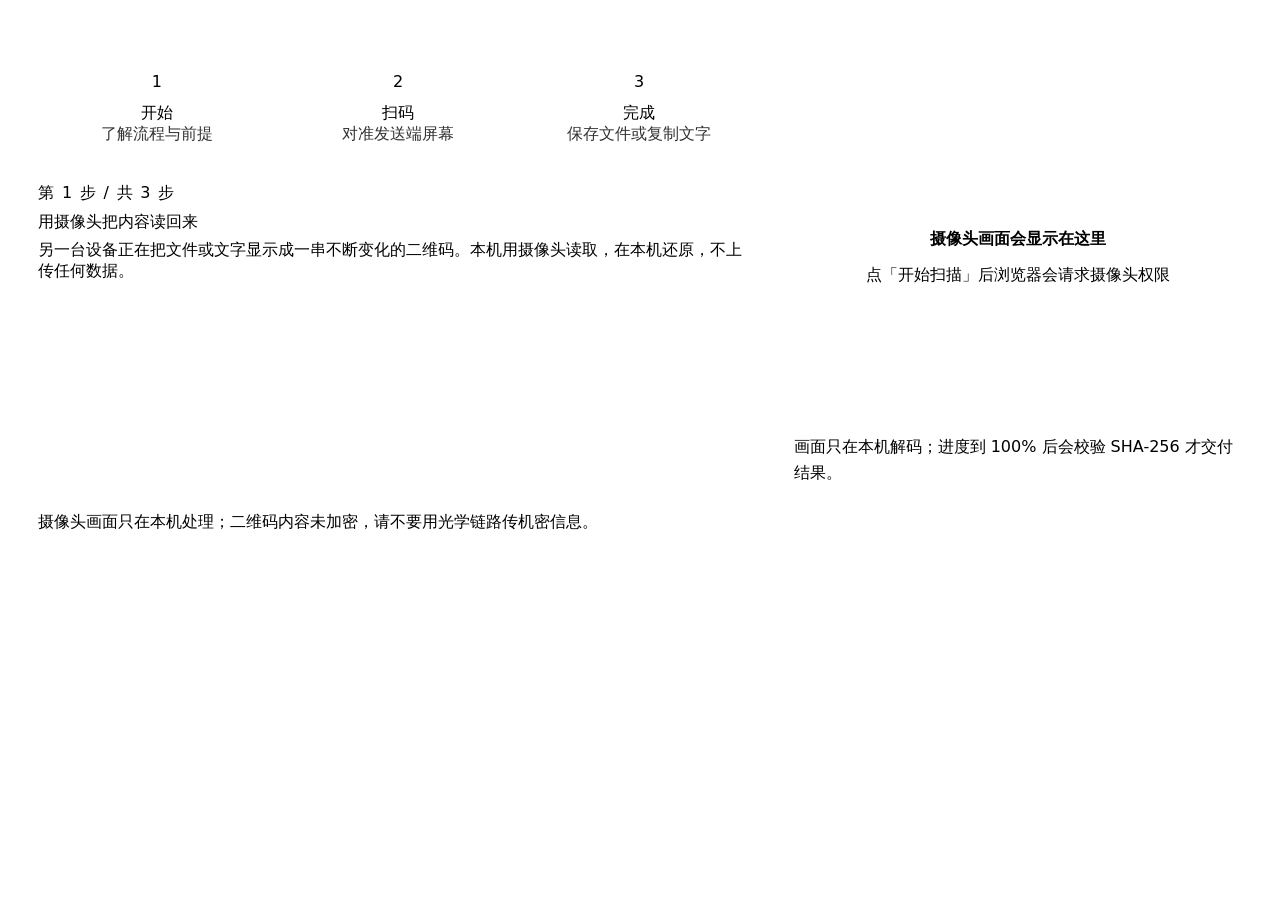
==== receive.html @ 8047206c "fix: 按反馈修正六处交互与布局 针对第二轮反馈逐条修正：  1. 返回按钮：发送页 / 接收页左上角的返回按钮接上事件，回到 index.html    （离开页面即释放摄像头） 2. 接收页二维" ====
<!doctype html>
<html lang="zh-CN" class="mdui-theme-auto">
  <head>
    <meta charset="utf-8" />
    <meta name="viewport" content="width=device-width, initial-scale=1, viewport-fit=cover" />
    <title>接收 · 光学传输</title>
    <meta name="description" content="用摄像头读取另一台设备屏幕上的二维码，在本机还原出文件或文字。全程不联网，结果只保存在本机。" />
    <meta name="color-scheme" content="light dark" />
    <meta name="theme-color" media="(prefers-color-scheme: light)" content="#01796F" />
    <meta name="theme-color" media="(prefers-color-scheme: dark)" content="#0d1513" />
    <meta name="apple-mobile-web-app-capable" content="yes" />
    <link rel="manifest" href="./manifest.webmanifest" />
    <link rel="icon" href="./icons/favicon.svg" type="image/svg+xml" />
    <link rel="apple-touch-icon" href="./icons/apple-touch-icon.png" />
    <link rel="stylesheet" href="./vendor/mdui/mdui.css" />
    <link rel="stylesheet" href="./css/app.css" />
    <script src="./vendor/mdui/mdui.global.js"></script>
    <script src="./js/theme.js"></script>
  </head>
  <body class="oft-page oft-receive" data-flow-step="1">
    <mdui-top-app-bar class="app-bar">
      <mdui-button-icon id="back-home" icon="arrow_back" aria-label="返回首页"></mdui-button-icon>
      <mdui-top-app-bar-title>接收</mdui-top-app-bar-title>
      <div class="oft-spacer"></div>
      <mdui-tooltip content="切换外观（跟随系统 / 浅色 / 深色）">
        <mdui-button-icon id="theme-toggle" icon="brightness_auto" aria-label="切换外观"></mdui-button-icon>
      </mdui-tooltip>
    </mdui-top-app-bar>

    <main class="page-main">
      <div class="flow-grid">
        <div class="flow-col">
          <ol class="stepper" id="stepper" aria-label="接收步骤">
            <li data-step="1" data-state="active">
              <span class="step-dot"><b>1</b><mdui-icon name="check" aria-hidden="true"></mdui-icon></span>
              <span class="step-text"><strong>开始</strong><small>了解流程与前提</small></span>
            </li>
            <li data-step="2" data-state="todo">
              <span class="step-dot"><b>2</b><mdui-icon name="check" aria-hidden="true"></mdui-icon></span>
              <span class="step-text"><strong>扫码</strong><small>对准发送端屏幕</small></span>
            </li>
            <li data-step="3" data-state="todo">
              <span class="step-dot"><b>3</b><mdui-icon name="check" aria-hidden="true"></mdui-icon></span>
              <span class="step-text"><strong>完成</strong><small>保存文件或复制文字</small></span>
            </li>
          </ol>

          <!-- 第 1 步：说明 + 开始 -->
          <section class="step-panel is-active" data-step="1" aria-labelledby="recv-step1-title">
            <header class="step-head">
              <p class="oft-overline">第 1 步 / 共 3 步</p>
              <h1 id="recv-step1-title">用摄像头把内容读回来</h1>
              <p>另一台设备正在把文件或文字显示成一串不断变化的二维码。本机用摄像头读取，在本机还原，不上传任何数据。</p>
            </header>

            <mdui-card variant="filled" class="step-card">
              <ul class="check-list">
                <li>
                  <mdui-icon name="photo_camera" aria-hidden="true"></mdui-icon>
                  <span>需要摄像头权限：浏览器只在 <b>https://</b> 或 <b>http://localhost</b> 下授权，局域网 http 地址会被拒绝。</span>
                </li>
                <li>
                  <mdui-icon name="brightness_high" aria-hidden="true"></mdui-icon>
                  <span>把发送端屏幕亮度调到最高，手机固定住，让二维码尽量占满取景框。</span>
                </li>
                <li>
                  <mdui-icon name="verified" aria-hidden="true"></mdui-icon>
                  <span>接收完成后会自动做 SHA-256 校验，损坏的文件不会被保存。</span>
                </li>
                <li>
                  <mdui-icon name="sync_alt" aria-hidden="true"></mdui-icon>
                  <span>两端必须是同一代核心（当前 v0.5.3）；v0.3.0 / v0.4.x 与它不互通。</span>
                </li>
              </ul>
            </mdui-card>

            <div class="step-note manual-note" id="manual-note" hidden>
              <mdui-icon name="info" aria-hidden="true"></mdui-icon>
              <span>
                当前环境（<span class="oft-mono" id="manual-reason">file:// 或跨源</span>）不允许本页自动驱动核心，
                已切换为手动模式：请在右侧核心页面里点「启动摄像头」。
              </span>
            </div>

            <p class="oft-small oft-muted">摄像头画面只在本机处理；二维码内容未加密，请不要用光学链路传机密信息。</p>
          </section>

          <!-- 第 2 步：扫码 -->
          <section class="step-panel" data-step="2" aria-labelledby="recv-step2-title">
            <header class="step-head">
              <p class="oft-overline">第 2 步 / 共 3 步</p>
              <h1 id="recv-step2-title">对准发送端屏幕上的二维码</h1>
              <p id="scan-status">正在启动摄像头…</p>
            </header>

            <div class="step-note">
              <mdui-icon name="tips_and_updates" aria-hidden="true"></mdui-icon>
              <span>进度条纹丝不动时：把发送端的「每帧字节」降到 1000 左右、帧率降到 20–30，再试一次；距离 20–40 厘米通常最稳。</span>
            </div>
          </section>

          <!-- 第 3 步：完成 -->
          <section class="step-panel" data-step="3" aria-labelledby="recv-step3-title">
            <div class="success-hero" id="success-hero">
              <mdui-icon name="check_circle" id="result-icon" aria-hidden="true"></mdui-icon>
              <h1 id="recv-step3-title">接收成功</h1>
              <p id="result-detail">正在整理结果…</p>
            </div>

            <dl class="kv-list" id="result-meta" hidden>
              <div class="kv"><dt>内容</dt><dd id="result-name">—</dd></div>
              <div class="kv"><dt>大小</dt><dd id="result-size">—</dd></div>
              <div class="kv"><dt>校验</dt><dd id="result-checksum">—</dd></div>
            </dl>
          </section>
        </div>

        <aside class="stage-col">
          <div class="stage" id="stage" data-view="empty" data-scan="off">
            <div class="stage-frame">
              <iframe
                id="core-frame"
                class="core-frame"
                title="光学传输核心（接收端）"
                allow="camera; clipboard-write; fullscreen; screen-wake-lock"
                referrerpolicy="no-referrer"
              ></iframe>
            </div>
            <div class="stage-brackets" aria-hidden="true"><span></span><span></span><span></span><span></span></div>
            <div class="stage-scanline" aria-hidden="true"></div>
            <div class="stage-empty" id="stage-empty">
              <mdui-icon name="qr_code_scanner" aria-hidden="true"></mdui-icon>
              <strong id="stage-empty-title">摄像头画面会显示在这里</strong>
              <span class="oft-small" id="stage-empty-text">点「开始扫描」后浏览器会请求摄像头权限</span>
            </div>

            <div class="stage-status" id="stage-status" hidden>
              <mdui-icon name="sensors" aria-hidden="true" style="font-size: 1.05rem"></mdui-icon>
              <span class="status-text" id="stage-status-text">准备中…</span>
              <mdui-button-icon id="stage-fullscreen" icon="fullscreen" aria-label="全屏取景"></mdui-button-icon>
            </div>

            <div class="stage-progress" id="stage-progress" hidden>
              <div class="row">
                <span id="progress-label">0%</span>
                <span id="progress-eta">正在估算…</span>
              </div>
              <mdui-linear-progress id="progress-bar" value="0" max="100"></mdui-linear-progress>
            </div>
          </div>
          <p class="oft-small oft-muted" id="stage-caption">
            画面只在本机解码；进度到 100% 后会校验 SHA-256 才交付结果。
          </p>
        </aside>
      </div>
    </main>

    <!-- 三个步骤共用一条固定在页面底部的操作栏（MD3 BottomAppBar） -->
    <mdui-bottom-app-bar class="actions-bar">
      <div class="actions-inner">
        <mdui-button data-step="1" id="start-scan" variant="filled" icon="videocam">开始扫描</mdui-button>
        <mdui-button data-step="1" variant="text" icon="open_in_new" href="./core/receive.html" target="_blank" rel="noopener">独立打开核心接收端</mdui-button>

        <mdui-button data-step="2" id="retry-camera" variant="tonal" icon="refresh" hidden>重新启动摄像头</mdui-button>
        <mdui-button data-step="2" id="back-step-1" variant="text" icon="arrow_back">返回说明</mdui-button>

        <mdui-button data-step="3" id="save-file" variant="filled" icon="download" hidden>保存文件</mdui-button>
        <mdui-button data-step="3" id="copy-text" variant="tonal" icon="content_copy" hidden>复制文字</mdui-button>
        <mdui-button data-step="3" id="receive-again" variant="outlined" icon="restart_alt">再接收一个</mdui-button>
        <mdui-button data-step="3" id="back-to-scan" variant="text" icon="arrow_back" hidden>重新扫描</mdui-button>
      </div>
    </mdui-bottom-app-bar>

    <script src="./js/app.js"></script>
    <script src="./js/stepper.js"></script>
    <script src="./js/core-bridge.js"></script>
    <script src="./js/flow-receive.js"></script>
  </body>
</html>
---- css/app.css ----
/*!
 * app.css — 光学传输（oft）界面样式
 * ---------------------------------------------------------------------------
 * 基于 mdui 2（Material Design 3）的页面外壳：应用栏、首页、分步流程、舞台与
 * 「更多」对话框。所有颜色都走 mdui 设计令牌（--mdui-color-*），因此
 * setColorScheme() 换种子色时整套界面会跟着变（默认松绿色 #01796F）。
 */

/* ------------------------------------------------------------------ 字体 */
/* Material Icons 只用到 Filled 一种字重，本地自带，离线可用（Apache-2.0）。 */
@font-face {
  font-family: "Material Icons";
  font-style: normal;
  font-weight: 400;
  font-display: block;
  src: url("../vendor/material-icons/material-icons.woff2") format("woff2");
}

/* ------------------------------------------------------------ 基础与排版 */
:root {
  --oft-font: system-ui, -apple-system, "Segoe UI", "PingFang SC", "Hiragino Sans GB",
    "Microsoft YaHei", "Noto Sans SC", sans-serif;
  --oft-mono: ui-monospace, SFMono-Regular, "Cascadia Mono", Consolas, monospace;
  --oft-page-max: 78rem;
  --oft-gutter: clamp(1rem, 3vw, 2.5rem);
  --oft-radius: var(--mdui-shape-corner-extra-large);
  --oft-stage-aspect: 1 / 1;
}

:not(:defined) { visibility: hidden; }

/* hidden 属性要压得住组件自带的 display（例如 .file-card{display:flex}） */
[hidden] { display: none !important; }

*, *::before, *::after { box-sizing: border-box; }

html { height: 100%; }

body.oft-page {
  margin: 0;
  min-height: 100%;
  display: flex;
  flex-direction: column;
  font-family: var(--oft-font);
  font-size: var(--mdui-typescale-body-large-size);
  line-height: var(--mdui-typescale-body-large-line-height);
  letter-spacing: var(--mdui-typescale-body-large-tracking);
  color: rgb(var(--mdui-color-on-surface));
  background-color: rgb(var(--mdui-color-surface));
  -webkit-font-smoothing: antialiased;
  text-rendering: optimizeLegibility;
}

body.oft-page ::selection { background: rgb(var(--mdui-color-primary-container)); }

h1, h2, h3, h4 { margin: 0; font-weight: 400; }
p { margin: 0; }
a { color: rgb(var(--mdui-color-primary)); }

.oft-overline {
  font-size: var(--mdui-typescale-label-large-size);
  font-weight: 500;
  letter-spacing: .08em;
  text-transform: uppercase;
  color: rgb(var(--mdui-color-primary));
}

.oft-muted { color: rgb(var(--mdui-color-on-surface-variant)); }
.oft-small { font-size: var(--mdui-typescale-body-small-size); line-height: 1.6; }
.oft-mono { font-family: var(--oft-mono); }
.oft-hidden { display: none !important; }
.oft-spacer { flex: 1 1 auto; }

/* 页面主体 */
.page-main {
  flex: 1 0 auto;
  display: flex;
  flex-direction: column;
  width: min(var(--oft-page-max), 100% - 2 * var(--oft-gutter));
  margin-inline: auto;
  padding-block: clamp(1rem, 3vw, 2rem) 3rem;
}

/* ---------------------------------------------------------------- 应用栏 */
mdui-top-app-bar.app-bar {
  --shape-corner: 0;
  background-color: rgb(var(--mdui-color-surface-container));
}
.app-bar mdui-top-app-bar-title { font-weight: 500; }

/* ------------------------------------------------------------------ 首页 */
.home-grid {
  display: grid;
  gap: clamp(1.5rem, 4vw, 4rem);
  align-items: center;
  flex: 1 1 auto;
  min-height: min(32rem, calc(100dvh - 13rem));
  grid-template-columns: minmax(0, 1fr) minmax(20rem, 30rem);
}

.brand { display: flex; flex-direction: column; gap: 1.25rem; }
.brand-mark {
  display: grid;
  place-items: center;
  width: 4.5rem;
  height: 4.5rem;
  border-radius: var(--mdui-shape-corner-large);
  color: rgb(var(--mdui-color-on-primary-container));
  background-color: rgb(var(--mdui-color-primary-container));
  font-size: 2.25rem;
}
.brand h1 {
  font-size: clamp(2rem, 5vw, 3rem);
  line-height: 1.15;
  letter-spacing: -.02em;
  font-weight: 500;
}
.brand p { max-width: 34rem; color: rgb(var(--mdui-color-on-surface-variant)); }
.brand-chips { display: flex; flex-wrap: wrap; gap: .5rem; }
.brand-chips span {
  display: inline-flex;
  align-items: center;
  gap: .35rem;
  padding: .35rem .75rem;
  border-radius: var(--mdui-shape-corner-full);
  background-color: rgb(var(--mdui-color-surface-container-high));
  color: rgb(var(--mdui-color-on-surface-variant));
  font-size: var(--mdui-typescale-label-large-size);
}

.home-actions { display: flex; flex-direction: column; gap: .875rem; }

mdui-button.home-action {
  height: 5.5rem;
  --shape-corner: var(--oft-radius);
}
mdui-button.home-action::part(button) { justify-content: flex-start; padding: 0 1.25rem; }
mdui-button.home-action::part(icon) { font-size: 2.25rem; }
mdui-button.home-action::part(label) {
  flex: 1 1 auto;
  justify-content: flex-start;
  padding-inline: .75rem;
  text-align: start;
  white-space: normal;
}
.home-action-text { display: flex; flex-direction: column; gap: .15rem; min-width: 0; }
.home-action-text strong {
  font-size: var(--mdui-typescale-title-large-size);
  font-weight: 500;
  line-height: 1.3;
}
.home-action-text small {
  font-size: var(--mdui-typescale-body-small-size);
  font-weight: 400;
  opacity: .82;
  line-height: 1.35;
}
mdui-button.home-action::part(end-icon) { font-size: 1.5rem; opacity: .75; }

.home-more { align-self: center; }
.page-foot {
  margin-top: auto;
  width: min(var(--oft-page-max), 100% - 2 * var(--oft-gutter));
  margin-inline: auto;
  padding-block: 1.25rem 2rem;
  color: rgb(var(--mdui-color-on-surface-variant));
  font-size: var(--mdui-typescale-body-small-size);
  display: flex;
  flex-wrap: wrap;
  gap: .35rem 1rem;
}
.page-foot a { color: inherit; }

/* ------------------------------------------------------ 分步流程（OOBE） */
.flow-grid {
  display: grid;
  grid-template-columns: minmax(0, 1fr) minmax(19rem, 28rem);
  gap: clamp(1.25rem, 3vw, 2.25rem);
  align-items: start;
}
.flow-col { display: flex; flex-direction: column; gap: 1.5rem; min-width: 0; }

/* 步骤条：电脑上一排三步（带连接线），窄屏是可横滑的胶囊 */
.stepper {
  display: flex;
  gap: .25rem;
  margin: 0;
  padding: 0;
  list-style: none;
}
.stepper li {
  position: relative;
  display: flex;
  flex: 1 1 0;
  min-width: 0;
  flex-direction: column;
  align-items: center;
  gap: .5rem;
  padding: .875rem .75rem;
  text-align: center;
  color: rgb(var(--mdui-color-on-surface-variant));
}
/* 步骤之间的连接线（从上一项中线拉过来，末端给圆点留空） */
.stepper li::before {
  content: "";
  position: absolute;
  top: 1.6875rem;
  right: 50%;
  left: 0;
  height: .125rem;
  margin-right: 1.375rem;
  border-radius: .0625rem;
  background-color: rgb(var(--mdui-color-outline-variant));
  transition: background-color var(--mdui-motion-duration-medium2) var(--mdui-motion-easing-standard);
}
.stepper li:first-child::before { display: none; }
.stepper li[data-state="done"]::before,
.stepper li[data-state="active"]::before { background-color: rgb(var(--mdui-color-primary)); }

.stepper li .step-dot {
  position: relative;
  z-index: 1;
  display: grid;
  place-items: center;
  flex: none;
  width: 1.75rem;
  height: 1.75rem;
  border-radius: var(--mdui-shape-corner-full);
  border: 1px solid rgb(var(--mdui-color-outline));
  background-color: rgb(var(--mdui-color-surface));
  font-size: var(--mdui-typescale-label-large-size);
  font-weight: 500;
  font-variant-numeric: tabular-nums;
  transition: background-color var(--mdui-motion-duration-medium2) var(--mdui-motion-easing-standard),
    border-color var(--mdui-motion-duration-medium2) var(--mdui-motion-easing-standard),
    color var(--mdui-motion-duration-medium2) var(--mdui-motion-easing-standard);
}
.stepper li .step-dot b { font-weight: 500; }
.stepper li .step-dot mdui-icon { display: none; font-size: 1.125rem; }
.stepper li .step-text { display: flex; flex-direction: column; min-width: 0; }
.stepper li .step-text strong { font-weight: 500; font-size: var(--mdui-typescale-body-large-size); }
.stepper li .step-text small { font-size: var(--mdui-typescale-body-small-size); opacity: .8; }

.stepper li[data-state="done"] { color: rgb(var(--mdui-color-on-surface)); }
.stepper li[data-state="done"] .step-dot {
  border-color: transparent;
  background-color: rgb(var(--mdui-color-primary));
  color: rgb(var(--mdui-color-on-primary));
}
.stepper li[data-state="done"] .step-dot b { display: none; }
.stepper li[data-state="done"] .step-dot mdui-icon { display: block; }

.stepper li[data-state="active"] { color: rgb(var(--mdui-color-on-surface)); }
.stepper li[data-state="active"] .step-dot {
  border-color: transparent;
  background-color: rgb(var(--mdui-color-primary));
  color: rgb(var(--mdui-color-on-primary));
  box-shadow: 0 0 0 .25rem rgb(var(--mdui-color-primary-container));
}

.step-panel { display: none; flex-direction: column; gap: 1.25rem; }
.step-panel.is-active { display: flex; animation: oft-step-in var(--mdui-motion-duration-medium2) var(--mdui-motion-easing-emphasized-decelerate); }
@keyframes oft-step-in {
  from { opacity: 0; transform: translateY(.5rem); }
  to { opacity: 1; transform: none; }
}

.step-head { display: flex; flex-direction: column; gap: .5rem; }
.step-head h1 {
  font-size: var(--mdui-typescale-headline-small-size);
  line-height: 1.25;
  font-weight: 500;
}
.step-head p { color: rgb(var(--mdui-color-on-surface-variant)); max-width: 46rem; }

.step-card { padding: 1.25rem; display: flex; flex-direction: column; gap: 1rem; }
.step-actions { display: flex; flex-wrap: wrap; gap: .75rem; align-items: center; }
.step-note {
  display: flex;
  gap: .6rem;
  padding: .75rem .875rem;
  border-radius: var(--mdui-shape-corner-medium);
  background-color: rgb(var(--mdui-color-surface-container-high));
  color: rgb(var(--mdui-color-on-surface-variant));
  font-size: var(--mdui-typescale-body-small-size);
  line-height: 1.6;
}
.step-note mdui-icon { font-size: 1.125rem; flex: none; margin-top: .1rem; }

/* ------------------------------------------- 底部操作栏（BottomAppBar） */
/* 三个步骤的操作按钮共用一条固定在页面底部的 MD3 BottomAppBar，
   由 stepper.js 在 <body> 上写的 data-flow-step 决定当前显示哪一组。 */
mdui-bottom-app-bar.actions-bar {
  height: auto;
  min-height: 4.75rem;
  padding: .625rem clamp(.75rem, 3vw, 1.5rem);
  background-color: rgb(var(--mdui-color-surface-container));
}
.actions-inner {
  display: flex;
  flex-wrap: nowrap;
  align-items: center;
  gap: .625rem;
  width: min(var(--oft-page-max), 100%);
  margin-inline: auto;
  overflow-x: auto;
  scrollbar-width: none;
}
.actions-inner::-webkit-scrollbar { display: none; }
.actions-inner > * { flex: 0 0 auto; }
.actions-inner [data-step] { display: none; }
body[data-flow-step="1"] .actions-inner [data-step="1"],
body[data-flow-step="2"] .actions-inner [data-step="2"],
body[data-flow-step="3"] .actions-inner [data-step="3"] { display: inline-block; }
.actions-hint {
  min-width: 0;
  overflow: hidden;
  text-overflow: ellipsis;
  white-space: nowrap;
}

/* 核心无法被同源驱动时（file:// 等）的说明 */
.manual-note { display: none; }
body.is-manual .manual-note { display: flex; }
body.is-manual .drop-zone,
body.is-manual #pane-snippet { display: none; }

/* 传输设置 */
.settings-grid {
  display: grid;
  grid-template-columns: repeat(auto-fit, minmax(9.5rem, 1fr));
  gap: .75rem 1rem;
  margin-top: .75rem;
}
mdui-collapse-item::part(body) { padding-bottom: .5rem; }

/* 键值行不要拉满整列，否则标签与取值离得太远 */
#stream-specs, #result-meta { max-width: 34rem; }

/* 要点清单（接收端第 1 步） */
.check-list {
  display: flex;
  flex-direction: column;
  gap: .875rem;
  margin: 0;
  padding: 0;
  list-style: none;
}
.check-list li {
  display: flex;
  align-items: flex-start;
  gap: .75rem;
  color: rgb(var(--mdui-color-on-surface-variant));
}
.check-list mdui-icon { flex: none; margin-top: .1rem; color: rgb(var(--mdui-color-primary)); }

/* 结果页 */
.success-hero { display: flex; flex-direction: column; gap: .625rem; }
.success-hero mdui-icon { font-size: 3.5rem; color: rgb(var(--mdui-color-primary)); }
.success-hero h1 {
  font-size: var(--mdui-typescale-headline-medium-size);
  line-height: 1.2;
  font-weight: 500;
}
.success-hero p { color: rgb(var(--mdui-color-on-surface-variant)); }
.step-panel.is-error .success-hero mdui-icon { color: rgb(var(--mdui-color-error)); }
.step-panel.is-error .success-hero h1 { color: rgb(var(--mdui-color-error)); }

/* 接收端：状态药丸放在画面上方，进度条在下方 */
.oft-receive .stage-status { inset: .75rem .75rem auto .75rem; }

/* 上传区 */
.drop-zone {
  display: flex;
  flex-direction: column;
  align-items: center;
  gap: .75rem;
  padding: clamp(1.5rem, 4vw, 2.5rem) 1.25rem;
  border-radius: var(--mdui-shape-corner-large);
  border: .09375rem dashed rgb(var(--mdui-color-outline));
  background-color: rgb(var(--mdui-color-surface-container-low));
  text-align: center;
  transition: border-color var(--mdui-motion-duration-short4) var(--mdui-motion-easing-standard),
    background-color var(--mdui-motion-duration-short4) var(--mdui-motion-easing-standard);
}
.drop-zone.is-drag {
  border-color: rgb(var(--mdui-color-primary));
  background-color: rgb(var(--mdui-color-primary-container));
}
.drop-zone mdui-icon { font-size: 2.5rem; color: rgb(var(--mdui-color-primary)); }
.drop-zone .drop-hint { color: rgb(var(--mdui-color-on-surface-variant)); font-size: var(--mdui-typescale-body-small-size); }

.file-card {
  display: flex;
  align-items: center;
  gap: .875rem;
  padding: .875rem 1rem;
  border-radius: var(--mdui-shape-corner-large);
  background-color: rgb(var(--mdui-color-primary-container));
  color: rgb(var(--mdui-color-on-primary-container));
}
.file-card mdui-icon { font-size: 1.75rem; }
.file-card .file-meta { display: flex; flex-direction: column; min-width: 0; }
.file-card .file-name { font-weight: 500; overflow-wrap: anywhere; }
.file-card .file-size { font-size: var(--mdui-typescale-body-small-size); opacity: .85; }

/* 接收地址卡片 */
.address-card {
  display: flex;
  flex-direction: column;
  gap: .875rem;
  padding: 1.125rem;
  border-radius: var(--mdui-shape-corner-large);
  background-color: rgb(var(--mdui-color-surface-container-high));
}
.address-row {
  display: flex;
  align-items: center;
  gap: .75rem;
  flex-wrap: wrap;
}
.address-value {
  flex: 1 1 14rem;
  min-width: 0;
  font-family: var(--oft-mono);
  font-size: var(--mdui-typescale-body-medium-size);
  overflow-wrap: anywhere;
  color: rgb(var(--mdui-color-primary));
}
.address-alt { font-size: var(--mdui-typescale-body-small-size); color: rgb(var(--mdui-color-on-surface-variant)); }

/* ---------------------------------------------------------------- 舞台 */
.stage-col { position: sticky; top: 5.25rem; display: flex; flex-direction: column; gap: .875rem; }
.stage {
  position: relative;
  aspect-ratio: var(--oft-stage-aspect);
  border-radius: var(--oft-radius);
  overflow: hidden;
  background-color: rgb(var(--mdui-color-surface-container-high));
  box-shadow: var(--mdui-elevation-level1);
  display: grid;
  place-items: center;
  transition: background-color var(--mdui-motion-duration-medium2) var(--mdui-motion-easing-standard);
}
.stage[data-view="frame"] { background-color: #fff; }
.stage-frame { position: absolute; inset: 0; }
.core-frame {
  position: absolute;
  inset: 0;
  width: 100%;
  height: 100%;
  border: 0;
  background: transparent;
}
.stage[data-view="empty"] .stage-frame,
.stage[data-view="link"] .stage-frame { visibility: hidden; }

.stage-linkqr {
  position: absolute;
  inset: 0;
  margin: auto;
  width: min(100%, 22rem);
  height: min(100%, 22rem);
  object-fit: contain;
  image-rendering: pixelated;
  background: #fff;
  border-radius: var(--mdui-shape-corner-medium);
  padding: .75rem;
  box-sizing: border-box;
}
/* 只有「扫码」这一步才显示接收页二维码，其余步骤一律隐藏 */
.stage:not([data-view="link"]) .stage-linkqr { display: none !important; }

.stage-empty {
  display: flex;
  flex-direction: column;
  align-items: center;
  gap: .75rem;
  padding: 1.5rem;
  text-align: center;
  color: rgb(var(--mdui-color-on-surface-variant));
}
.stage-empty mdui-icon { font-size: 3rem; color: rgb(var(--mdui-color-primary)); }
.stage[data-view="frame"] .stage-empty,
.stage[data-view="link"] .stage-empty { display: none; }

.stage-status {
  position: absolute;
  inset: auto .75rem .75rem .75rem;
  display: flex;
  align-items: center;
  gap: .625rem;
  padding: .5rem .5rem .5rem .875rem;
  border-radius: var(--mdui-shape-corner-full);
  background-color: rgba(var(--mdui-color-inverse-surface), .82);
  color: rgb(var(--mdui-color-inverse-on-surface));
  font-size: var(--mdui-typescale-body-small-size);
  backdrop-filter: blur(6px);
}
.stage-status[hidden] { display: none; }
.stage-status .status-text { flex: 1 1 auto; min-width: 0; overflow: hidden; text-overflow: ellipsis; white-space: nowrap; }
/* 状态条里的按钮要和文字/图标同色（mdui 默认给 standard 变体另一个颜色） */
.stage-status mdui-button-icon { color: rgb(var(--mdui-color-inverse-on-surface)) !important; }

/* 取景框装饰（接收页） */
.stage-brackets { position: absolute; inset: 8%; pointer-events: none; display: none; }
.stage-brackets span {
  position: absolute;
  width: 2rem;
  height: 2rem;
  border: .1875rem solid rgba(255, 255, 255, .9);
  filter: drop-shadow(0 0 .125rem rgba(0, 0, 0, .5));
}
.stage-brackets span:nth-child(1) { top: 0; left: 0; border-right: 0; border-bottom: 0; border-radius: .75rem 0 0 0; }
.stage-brackets span:nth-child(2) { top: 0; right: 0; border-left: 0; border-bottom: 0; border-radius: 0 .75rem 0 0; }
.stage-brackets span:nth-child(3) { bottom: 0; left: 0; border-right: 0; border-top: 0; border-radius: 0 0 0 .75rem; }
.stage-brackets span:nth-child(4) { bottom: 0; right: 0; border-left: 0; border-top: 0; border-radius: 0 0 .75rem 0; }
.stage[data-scan="on"] .stage-brackets { display: block; }
.stage-scanline {
  position: absolute;
  left: 8%;
  right: 8%;
  top: 8%;
  height: .125rem;
  background: linear-gradient(90deg, transparent, rgba(var(--mdui-color-primary), .95), transparent);
  box-shadow: 0 0 .5rem rgba(var(--mdui-color-primary), .8);
  display: none;
}
.stage[data-scan="on"] .stage-scanline { display: block; animation: oft-scan 2.6s var(--mdui-motion-easing-standard) infinite; }
@keyframes oft-scan {
  0% { top: 8%; opacity: 0; }
  12% { opacity: 1; }
  88% { opacity: 1; }
  100% { top: 88%; opacity: 0; }
}

/* 进度条盖在舞台底部 */
.stage-progress {
  position: absolute;
  inset: auto 0 0 0;
  padding: 2.5rem .875rem .875rem;
  background: linear-gradient(transparent, rgba(0, 0, 0, .62));
  display: flex;
  flex-direction: column;
  gap: .4rem;
  color: #fff;
  font-size: var(--mdui-typescale-body-small-size);
}
.stage-progress[hidden] { display: none; }
.stage-progress .row { display: flex; justify-content: space-between; gap: 1rem; }
.stage-progress mdui-linear-progress { --shape-corner: var(--mdui-shape-corner-full); }
.stage-progress mdui-linear-progress::part(indicator) { background-color: rgb(var(--mdui-color-primary)); }

/* ------------------------------------------------------- 「更多」对话框 */
mdui-dialog#more-dialog::part(panel) {
  width: min(64rem, 100%);
  max-width: min(64rem, 100%);
  height: min(40rem, 100%);
  max-height: 100%;
  padding: 0;
  overflow: hidden;
}
mdui-dialog#more-dialog::part(body) {
  display: flex;
  flex: 1 1 auto;
  min-height: 0;
  margin: 0;
  overflow: hidden;
}
.more-layout { display: flex; flex-direction: column; flex: 1 1 auto; min-height: 0; }
.more-head {
  display: flex;
  align-items: center;
  gap: .75rem;
  padding: 1rem 1rem 1rem 1.5rem;
  border-bottom: 1px solid rgb(var(--mdui-color-outline-variant));
}
.more-head .more-title { font-size: var(--mdui-typescale-title-large-size); font-weight: 500; }
.more-body { position: relative; display: flex; flex: 1 1 auto; min-height: 0; }
.more-panels { flex: 1 1 auto; min-width: 0; overflow-y: auto; padding: 1.5rem 1.5rem 2rem 6.5rem; }
.more-panel { display: none; flex-direction: column; gap: 1rem; }
.more-panel.is-active { display: flex; }
.more-panel:focus, .more-panel:focus-visible { outline: none; }
.more-panel h2 { font-size: var(--mdui-typescale-title-large-size); font-weight: 500; }
.more-panel h3 { font-size: var(--mdui-typescale-title-small-size); font-weight: 500; }
.more-panel p, .more-panel li { color: rgb(var(--mdui-color-on-surface-variant)); }
.more-panel ul, .more-panel ol { margin: 0; padding-left: 1.15rem; display: flex; flex-direction: column; gap: .5rem; }

.fact-grid { display: grid; grid-template-columns: repeat(auto-fit, minmax(8.5rem, 1fr)); gap: .75rem; }
.fact {
  padding: .875rem 1rem;
  border-radius: var(--mdui-shape-corner-large);
  background-color: rgb(var(--mdui-color-surface-container));
}
.fact strong { display: block; font-size: var(--mdui-typescale-title-medium-size); font-weight: 500; }
.fact span { font-size: var(--mdui-typescale-body-small-size); color: rgb(var(--mdui-color-on-surface-variant)); }

.kv-list { display: flex; flex-direction: column; gap: .5rem; }
.kv {
  display: flex;
  gap: 1rem;
  justify-content: space-between;
  padding: .625rem .875rem;
  border-radius: var(--mdui-shape-corner-medium);
  background-color: rgb(var(--mdui-color-surface-container));
  font-size: var(--mdui-typescale-body-medium-size);
}
.kv dt { color: rgb(var(--mdui-color-on-surface-variant)); flex: none; }
.kv dd { margin: 0; text-align: end; overflow-wrap: anywhere; }
.kv dd.mono { font-family: var(--oft-mono); font-size: var(--mdui-typescale-body-small-size); }

/* 「更多」里的链接清单用 mdui-list，间距按对话框的密度收紧一点 */
.more-panel mdui-list { margin-inline: -0.5rem; }
.more-panel mdui-list-item::part(description) { white-space: normal; }

.pwa-state {
  display: flex;
  align-items: center;
  gap: .75rem;
  padding: .875rem 1rem;
  border-radius: var(--mdui-shape-corner-large);
  background-color: rgb(var(--mdui-color-secondary-container));
  color: rgb(var(--mdui-color-on-secondary-container));
}
.pwa-state mdui-icon { font-size: 1.5rem; }
.pwa-state .pwa-state-text { display: flex; flex-direction: column; }
.pwa-state strong { font-weight: 500; }

/* ------------------------------------------------------------ 小工具类 */
.sr-only {
  position: absolute;
  width: 1px;
  height: 1px;
  margin: -1px;
  padding: 0;
  overflow: hidden;
  clip: rect(0 0 0 0);
  white-space: nowrap;
  border: 0;
}

/* 接收端舞台用深色底（摄像头画面之外的地方） */
.oft-receive { --oft-stage-aspect: 4 / 3; }
.oft-receive .stage[data-view="frame"] { background-color: #000; }
.oft-receive .stage-empty mdui-icon { font-size: 3rem; }

/* 发送端：底部留出一条状态带的宽度，二维码永远不被状态条压住 */
.oft-send { --oft-stage-aspect: 1 / 1.12; }
.oft-send .stage-frame {
  position: absolute;
  inset: .625rem .625rem 3.875rem .625rem;
  border-radius: .875rem;
  overflow: hidden;
}
.oft-send .stage-status { inset: auto .625rem .75rem .625rem; height: 2.875rem; }
.oft-send .stage[data-view="link"] .stage-linkqr { width: min(100%, 24rem); height: min(100%, 24rem); }

/* ------------------------------------------------------------ 响应式 */
@media (max-width: 1080px) {
  .flow-grid { grid-template-columns: minmax(0, 1fr) minmax(17rem, 21rem); }
}

@media (max-width: 840px) {
  .home-grid { grid-template-columns: minmax(0, 1fr); min-height: 0; }
  .brand { align-items: center; text-align: center; }
  .brand p { max-width: 30rem; }
  .flow-grid { grid-template-columns: minmax(0, 1fr); }
  .stage-col { position: static; order: 2; }
  .flow-col { order: 1; }
  /* 窄屏：步骤条变成可横滑的胶囊，去掉连接线 */
  .stepper { gap: .5rem; overflow-x: auto; padding-bottom: .25rem; }
  .stepper li {
    flex: 0 0 auto;
    flex-direction: row;
    align-items: center;
    gap: .625rem;
    padding: .375rem .875rem;
    border-radius: var(--mdui-shape-corner-full);
    text-align: start;
  }
  .stepper li::before { display: none; }
  .stepper li .step-text small { display: none; }
  .stepper li[data-state="active"] {
    background-color: rgb(var(--mdui-color-secondary-container));
    color: rgb(var(--mdui-color-on-secondary-container));
  }
  .stepper li[data-state="active"] .step-dot { box-shadow: none; }
  .stepper li[data-state="done"] { color: rgb(var(--mdui-color-on-surface-variant)); }
  /* 窄屏没有左侧导航栏的位置：对话框铺满整屏，所有小节顺序滚动 */
  /* mdui-dialog 的宿主默认有 3rem 内边距，窄屏要清掉才能真正铺满 */
  mdui-dialog#more-dialog { padding: 0; }
  mdui-dialog#more-dialog::part(panel) {
    width: 100%;
    max-width: 100%;
    height: 100%;
    max-height: 100%;
    border-radius: 0;
  }
  .more-head { padding: .75rem .5rem .75rem 1.25rem; }
  .more-panels { padding: 1.25rem 1.25rem 2.5rem; }
  .more-panel { display: flex; max-width: none; }
  .more-panel + .more-panel {
    margin-top: 1.5rem;
    padding-top: 1.5rem;
    border-top: 1px solid rgb(var(--mdui-color-outline-variant));
  }
  mdui-navigation-rail#more-rail { display: none; }
  .page-main { padding-bottom: 2rem; }
}

@media (max-width: 480px) {
  mdui-button.home-action { height: 4.75rem; }
  .home-action-text small { display: none; }
}

@media (prefers-reduced-motion: reduce) {
  *, *::before, *::after { animation-duration: .001ms !important; transition-duration: .001ms !important; }
}

/* 手机端「更多」对话框用全屏变体 */
@media (max-width: 840px) {
  .stage-brackets span { width: 1.5rem; height: 1.5rem; }
}
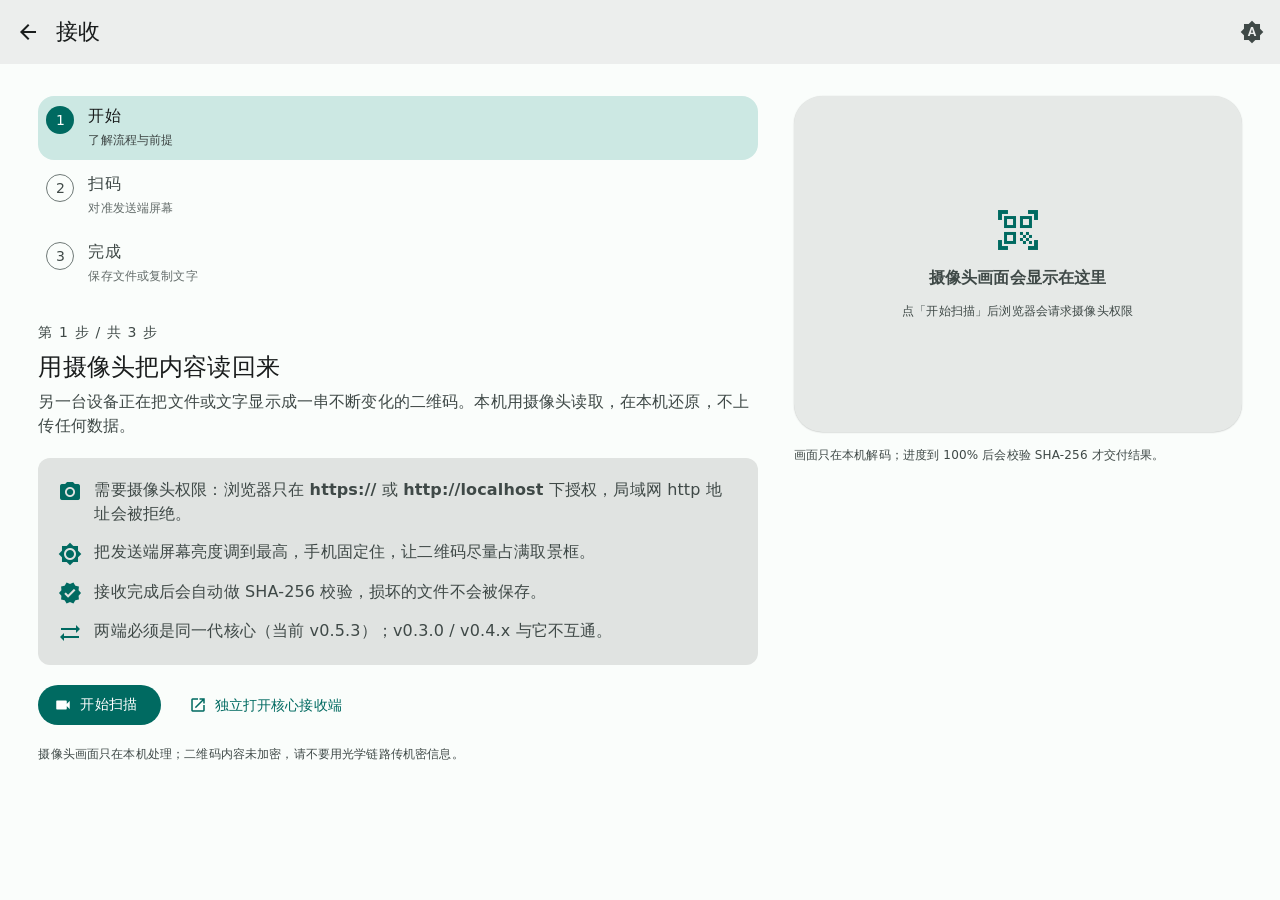
==== commit b396ba57: "feat: 光学传输（oft）· Material Design 3 界面首版 首页只留「发送」「接收」两个大按钮，介绍 / 原理 / 版本 / 许可 / 离线(PWA) / 帮助 收进底部「更多」按" ====
--- a/receive.html
+++ b/receive.html
@@ -17,7 +17,7 @@
     <script src="./vendor/mdui/mdui.global.js"></script>
     <script src="./js/theme.js"></script>
   </head>
-  <body class="oft-page oft-receive" data-flow-step="1">
+  <body class="oft-page oft-receive">
     <mdui-top-app-bar class="app-bar">
       <mdui-button-icon id="back-home" icon="arrow_back" aria-label="返回首页"></mdui-button-icon>
       <mdui-top-app-bar-title>接收</mdui-top-app-bar-title>
@@ -32,15 +32,15 @@
         <div class="flow-col">
           <ol class="stepper" id="stepper" aria-label="接收步骤">
             <li data-step="1" data-state="active">
-              <span class="step-dot"><b>1</b><mdui-icon name="check" aria-hidden="true"></mdui-icon></span>
+              <span class="step-dot">1</span>
               <span class="step-text"><strong>开始</strong><small>了解流程与前提</small></span>
             </li>
             <li data-step="2" data-state="todo">
-              <span class="step-dot"><b>2</b><mdui-icon name="check" aria-hidden="true"></mdui-icon></span>
+              <span class="step-dot">2</span>
               <span class="step-text"><strong>扫码</strong><small>对准发送端屏幕</small></span>
             </li>
             <li data-step="3" data-state="todo">
-              <span class="step-dot"><b>3</b><mdui-icon name="check" aria-hidden="true"></mdui-icon></span>
+              <span class="step-dot">3</span>
               <span class="step-text"><strong>完成</strong><small>保存文件或复制文字</small></span>
             </li>
           </ol>
@@ -82,6 +82,10 @@
               </span>
             </div>
 
+            <div class="step-actions">
+              <mdui-button id="start-scan" variant="filled" icon="videocam">开始扫描</mdui-button>
+              <mdui-button variant="text" icon="open_in_new" href="./core/receive.html" target="_blank" rel="noopener">独立打开核心接收端</mdui-button>
+            </div>
             <p class="oft-small oft-muted">摄像头画面只在本机处理；二维码内容未加密，请不要用光学链路传机密信息。</p>
           </section>
 
@@ -96,6 +100,11 @@
             <div class="step-note">
               <mdui-icon name="tips_and_updates" aria-hidden="true"></mdui-icon>
               <span>进度条纹丝不动时：把发送端的「每帧字节」降到 1000 左右、帧率降到 20–30，再试一次；距离 20–40 厘米通常最稳。</span>
+            </div>
+
+            <div class="step-actions">
+              <mdui-button id="retry-camera" variant="tonal" icon="refresh" hidden>重新启动摄像头</mdui-button>
+              <mdui-button id="back-step-1" variant="text" icon="arrow_back">返回说明</mdui-button>
             </div>
           </section>
 
@@ -112,6 +121,13 @@
               <div class="kv"><dt>大小</dt><dd id="result-size">—</dd></div>
               <div class="kv"><dt>校验</dt><dd id="result-checksum">—</dd></div>
             </dl>
+
+            <div class="step-actions">
+              <mdui-button id="save-file" variant="filled" icon="download" hidden>保存文件</mdui-button>
+              <mdui-button id="copy-text" variant="tonal" icon="content_copy" hidden>复制文字</mdui-button>
+              <mdui-button id="receive-again" variant="outlined" icon="restart_alt">再接收一个</mdui-button>
+              <mdui-button id="back-to-scan" variant="text" icon="arrow_back" hidden>重新扫描</mdui-button>
+            </div>
           </section>
         </div>
 
@@ -155,22 +171,6 @@
       </div>
     </main>
 
-    <!-- 三个步骤共用一条固定在页面底部的操作栏（MD3 BottomAppBar） -->
-    <mdui-bottom-app-bar class="actions-bar">
-      <div class="actions-inner">
-        <mdui-button data-step="1" id="start-scan" variant="filled" icon="videocam">开始扫描</mdui-button>
-        <mdui-button data-step="1" variant="text" icon="open_in_new" href="./core/receive.html" target="_blank" rel="noopener">独立打开核心接收端</mdui-button>
-
-        <mdui-button data-step="2" id="retry-camera" variant="tonal" icon="refresh" hidden>重新启动摄像头</mdui-button>
-        <mdui-button data-step="2" id="back-step-1" variant="text" icon="arrow_back">返回说明</mdui-button>
-
-        <mdui-button data-step="3" id="save-file" variant="filled" icon="download" hidden>保存文件</mdui-button>
-        <mdui-button data-step="3" id="copy-text" variant="tonal" icon="content_copy" hidden>复制文字</mdui-button>
-        <mdui-button data-step="3" id="receive-again" variant="outlined" icon="restart_alt">再接收一个</mdui-button>
-        <mdui-button data-step="3" id="back-to-scan" variant="text" icon="arrow_back" hidden>重新扫描</mdui-button>
-      </div>
-    </mdui-bottom-app-bar>
-
     <script src="./js/app.js"></script>
     <script src="./js/stepper.js"></script>
     <script src="./js/core-bridge.js"></script>
--- a/vendor/mdui/mdui.css
+++ b/vendor/mdui/mdui.css
@@ -0,0 +1 @@
+:root{--mdui-breakpoint-xs:0px;--mdui-breakpoint-sm:600px;--mdui-breakpoint-md:840px;--mdui-breakpoint-lg:1080px;--mdui-breakpoint-xl:1440px;--mdui-breakpoint-xxl:1920px}:root{--mdui-color-primary-light:103,80,164;--mdui-color-primary-container-light:234,221,255;--mdui-color-on-primary-light:255,255,255;--mdui-color-on-primary-container-light:33,0,94;--mdui-color-inverse-primary-light:208,188,255;--mdui-color-secondary-light:98,91,113;--mdui-color-secondary-container-light:232,222,248;--mdui-color-on-secondary-light:255,255,255;--mdui-color-on-secondary-container-light:30,25,43;--mdui-color-tertiary-light:125,82,96;--mdui-color-tertiary-container-light:255,216,228;--mdui-color-on-tertiary-light:255,255,255;--mdui-color-on-tertiary-container-light:55,11,30;--mdui-color-surface-light:254,247,255;--mdui-color-surface-dim-light:222,216,225;--mdui-color-surface-bright-light:254,247,255;--mdui-color-surface-container-lowest-light:255,255,255;--mdui-color-surface-container-low-light:247,242,250;--mdui-color-surface-container-light:243,237,247;--mdui-color-surface-container-high-light:236,230,240;--mdui-color-surface-container-highest-light:230,224,233;--mdui-color-surface-variant-light:231,224,236;--mdui-color-on-surface-light:28,27,31;--mdui-color-on-surface-variant-light:73,69,78;--mdui-color-inverse-surface-light:49,48,51;--mdui-color-inverse-on-surface-light:244,239,244;--mdui-color-background-light:254,247,255;--mdui-color-on-background-light:28,27,31;--mdui-color-error-light:179,38,30;--mdui-color-error-container-light:249,222,220;--mdui-color-on-error-light:255,255,255;--mdui-color-on-error-container-light:65,14,11;--mdui-color-outline-light:121,116,126;--mdui-color-outline-variant-light:196,199,197;--mdui-color-shadow-light:0,0,0;--mdui-color-surface-tint-color-light:103,80,164;--mdui-color-scrim-light:0,0,0;--mdui-color-primary-dark:208,188,255;--mdui-color-primary-container-dark:79,55,139;--mdui-color-on-primary-dark:55,30,115;--mdui-color-on-primary-container-dark:234,221,255;--mdui-color-inverse-primary-dark:103,80,164;--mdui-color-secondary-dark:204,194,220;--mdui-color-secondary-container-dark:74,68,88;--mdui-color-on-secondary-dark:51,45,65;--mdui-color-on-secondary-container-dark:232,222,248;--mdui-color-tertiary-dark:239,184,200;--mdui-color-tertiary-container-dark:99,59,72;--mdui-color-on-tertiary-dark:73,37,50;--mdui-color-on-tertiary-container-dark:255,216,228;--mdui-color-surface-dark:20,18,24;--mdui-color-surface-dim-dark:20,18,24;--mdui-color-surface-bright-dark:59,56,62;--mdui-color-surface-container-lowest-dark:15,13,19;--mdui-color-surface-container-low-dark:29,27,32;--mdui-color-surface-container-dark:33,31,38;--mdui-color-surface-container-high-dark:43,41,48;--mdui-color-surface-container-highest-dark:54,52,59;--mdui-color-surface-variant-dark:73,69,79;--mdui-color-on-surface-dark:230,225,229;--mdui-color-on-surface-variant-dark:202,196,208;--mdui-color-inverse-surface-dark:230,225,229;--mdui-color-inverse-on-surface-dark:49,48,51;--mdui-color-background-dark:20,18,24;--mdui-color-on-background-dark:230,225,229;--mdui-color-error-dark:242,184,181;--mdui-color-error-container-dark:140,29,24;--mdui-color-on-error-dark:96,20,16;--mdui-color-on-error-container-dark:249,222,220;--mdui-color-outline-dark:147,143,153;--mdui-color-outline-variant-dark:68,71,70;--mdui-color-shadow-dark:0,0,0;--mdui-color-surface-tint-color-dark:208,188,255;--mdui-color-scrim-dark:0,0,0;font-size:16px}.mdui-theme-light,:root{color-scheme:light;--mdui-color-primary:var(--mdui-color-primary-light);--mdui-color-primary-container:var(--mdui-color-primary-container-light);--mdui-color-on-primary:var(--mdui-color-on-primary-light);--mdui-color-on-primary-container:var(--mdui-color-on-primary-container-light);--mdui-color-inverse-primary:var(--mdui-color-inverse-primary-light);--mdui-color-secondary:var(--mdui-color-secondary-light);--mdui-color-secondary-container:var(--mdui-color-secondary-container-light);--mdui-color-on-secondary:var(--mdui-color-on-secondary-light);--mdui-color-on-secondary-container:var(--mdui-color-on-secondary-container-light);--mdui-color-tertiary:var(--mdui-color-tertiary-light);--mdui-color-tertiary-container:var(--mdui-color-tertiary-container-light);--mdui-color-on-tertiary:var(--mdui-color-on-tertiary-light);--mdui-color-on-tertiary-container:var(--mdui-color-on-tertiary-container-light);--mdui-color-surface:var(--mdui-color-surface-light);--mdui-color-surface-dim:var(--mdui-color-surface-dim-light);--mdui-color-surface-bright:var(--mdui-color-surface-bright-light);--mdui-color-surface-container-lowest:var(--mdui-color-surface-container-lowest-light);--mdui-color-surface-container-low:var(--mdui-color-surface-container-low-light);--mdui-color-surface-container:var(--mdui-color-surface-container-light);--mdui-color-surface-container-high:var(--mdui-color-surface-container-high-light);--mdui-color-surface-container-highest:var(--mdui-color-surface-container-highest-light);--mdui-color-surface-variant:var(--mdui-color-surface-variant-light);--mdui-color-on-surface:var(--mdui-color-on-surface-light);--mdui-color-on-surface-variant:var(--mdui-color-on-surface-variant-light);--mdui-color-inverse-surface:var(--mdui-color-inverse-surface-light);--mdui-color-inverse-on-surface:var(--mdui-color-inverse-on-surface-light);--mdui-color-background:var(--mdui-color-background-light);--mdui-color-on-background:var(--mdui-color-on-background-light);--mdui-color-error:var(--mdui-color-error-light);--mdui-color-error-container:var(--mdui-color-error-container-light);--mdui-color-on-error:var(--mdui-color-on-error-light);--mdui-color-on-error-container:var(--mdui-color-on-error-container-light);--mdui-color-outline:var(--mdui-color-outline-light);--mdui-color-outline-variant:var(--mdui-color-outline-variant-light);--mdui-color-shadow:var(--mdui-color-shadow-light);--mdui-color-surface-tint-color:var(--mdui-color-surface-tint-color-light);--mdui-color-scrim:var(--mdui-color-scrim-light);color:rgb(var(--mdui-color-on-background));background-color:rgb(var(--mdui-color-background))}.mdui-theme-dark{color-scheme:dark;--mdui-color-primary:var(--mdui-color-primary-dark);--mdui-color-primary-container:var(--mdui-color-primary-container-dark);--mdui-color-on-primary:var(--mdui-color-on-primary-dark);--mdui-color-on-primary-container:var(--mdui-color-on-primary-container-dark);--mdui-color-inverse-primary:var(--mdui-color-inverse-primary-dark);--mdui-color-secondary:var(--mdui-color-secondary-dark);--mdui-color-secondary-container:var(--mdui-color-secondary-container-dark);--mdui-color-on-secondary:var(--mdui-color-on-secondary-dark);--mdui-color-on-secondary-container:var(--mdui-color-on-secondary-container-dark);--mdui-color-tertiary:var(--mdui-color-tertiary-dark);--mdui-color-tertiary-container:var(--mdui-color-tertiary-container-dark);--mdui-color-on-tertiary:var(--mdui-color-on-tertiary-dark);--mdui-color-on-tertiary-container:var(--mdui-color-on-tertiary-container-dark);--mdui-color-surface:var(--mdui-color-surface-dark);--mdui-color-surface-dim:var(--mdui-color-surface-dim-dark);--mdui-color-surface-bright:var(--mdui-color-surface-bright-dark);--mdui-color-surface-container-lowest:var(--mdui-color-surface-container-lowest-dark);--mdui-color-surface-container-low:var(--mdui-color-surface-container-low-dark);--mdui-color-surface-container:var(--mdui-color-surface-container-dark);--mdui-color-surface-container-high:var(--mdui-color-surface-container-high-dark);--mdui-color-surface-container-highest:var(--mdui-color-surface-container-highest-dark);--mdui-color-surface-variant:var(--mdui-color-surface-variant-dark);--mdui-color-on-surface:var(--mdui-color-on-surface-dark);--mdui-color-on-surface-variant:var(--mdui-color-on-surface-variant-dark);--mdui-color-inverse-surface:var(--mdui-color-inverse-surface-dark);--mdui-color-inverse-on-surface:var(--mdui-color-inverse-on-surface-dark);--mdui-color-background:var(--mdui-color-background-dark);--mdui-color-on-background:var(--mdui-color-on-background-dark);--mdui-color-error:var(--mdui-color-error-dark);--mdui-color-error-container:var(--mdui-color-error-container-dark);--mdui-color-on-error:var(--mdui-color-on-error-dark);--mdui-color-on-error-container:var(--mdui-color-on-error-container-dark);--mdui-color-outline:var(--mdui-color-outline-dark);--mdui-color-outline-variant:var(--mdui-color-outline-variant-dark);--mdui-color-shadow:var(--mdui-color-shadow-dark);--mdui-color-surface-tint-color:var(--mdui-color-surface-tint-color-dark);--mdui-color-scrim:var(--mdui-color-scrim-dark);color:rgb(var(--mdui-color-on-background));background-color:rgb(var(--mdui-color-background))}@media (prefers-color-scheme:dark){.mdui-theme-auto{color-scheme:dark;--mdui-color-primary:var(--mdui-color-primary-dark);--mdui-color-primary-container:var(--mdui-color-primary-container-dark);--mdui-color-on-primary:var(--mdui-color-on-primary-dark);--mdui-color-on-primary-container:var(--mdui-color-on-primary-container-dark);--mdui-color-inverse-primary:var(--mdui-color-inverse-primary-dark);--mdui-color-secondary:var(--mdui-color-secondary-dark);--mdui-color-secondary-container:var(--mdui-color-secondary-container-dark);--mdui-color-on-secondary:var(--mdui-color-on-secondary-dark);--mdui-color-on-secondary-container:var(--mdui-color-on-secondary-container-dark);--mdui-color-tertiary:var(--mdui-color-tertiary-dark);--mdui-color-tertiary-container:var(--mdui-color-tertiary-container-dark);--mdui-color-on-tertiary:var(--mdui-color-on-tertiary-dark);--mdui-color-on-tertiary-container:var(--mdui-color-on-tertiary-container-dark);--mdui-color-surface:var(--mdui-color-surface-dark);--mdui-color-surface-dim:var(--mdui-color-surface-dim-dark);--mdui-color-surface-bright:var(--mdui-color-surface-bright-dark);--mdui-color-surface-container-lowest:var(--mdui-color-surface-container-lowest-dark);--mdui-color-surface-container-low:var(--mdui-color-surface-container-low-dark);--mdui-color-surface-container:var(--mdui-color-surface-container-dark);--mdui-color-surface-container-high:var(--mdui-color-surface-container-high-dark);--mdui-color-surface-container-highest:var(--mdui-color-surface-container-highest-dark);--mdui-color-surface-variant:var(--mdui-color-surface-variant-dark);--mdui-color-on-surface:var(--mdui-color-on-surface-dark);--mdui-color-on-surface-variant:var(--mdui-color-on-surface-variant-dark);--mdui-color-inverse-surface:var(--mdui-color-inverse-surface-dark);--mdui-color-inverse-on-surface:var(--mdui-color-inverse-on-surface-dark);--mdui-color-background:var(--mdui-color-background-dark);--mdui-color-on-background:var(--mdui-color-on-background-dark);--mdui-color-error:var(--mdui-color-error-dark);--mdui-color-error-container:var(--mdui-color-error-container-dark);--mdui-color-on-error:var(--mdui-color-on-error-dark);--mdui-color-on-error-container:var(--mdui-color-on-error-container-dark);--mdui-color-outline:var(--mdui-color-outline-dark);--mdui-color-outline-variant:var(--mdui-color-outline-variant-dark);--mdui-color-shadow:var(--mdui-color-shadow-dark);--mdui-color-surface-tint-color:var(--mdui-color-surface-tint-color-dark);--mdui-color-scrim:var(--mdui-color-scrim-dark);color:rgb(var(--mdui-color-on-background));background-color:rgb(var(--mdui-color-background))}}:root{--mdui-elevation-level0:none;--mdui-elevation-level1:0 0.5px 1.5px 0 rgba(var(--mdui-color-shadow), 19%),0 0 1px 0 rgba(var(--mdui-color-shadow), 3.9%);--mdui-elevation-level2:0 0.85px 3px 0 rgba(var(--mdui-color-shadow), 19%),0 0.25px 1px 0 rgba(var(--mdui-color-shadow), 3.9%);--mdui-elevation-level3:0 1.25px 5px 0 rgba(var(--mdui-color-shadow), 19%),0 0.3333px 1.5px 0 rgba(var(--mdui-color-shadow), 3.9%);--mdui-elevation-level4:0 1.85px 6.25px 0 rgba(var(--mdui-color-shadow), 19%),0 0.5px 1.75px 0 rgba(var(--mdui-color-shadow), 3.9%);--mdui-elevation-level5:0 2.75px 9px 0 rgba(var(--mdui-color-shadow), 19%),0 0.25px 3px 0 rgba(var(--mdui-color-shadow), 3.9%)}:root{--mdui-motion-easing-linear:cubic-bezier(0, 0, 1, 1);--mdui-motion-easing-standard:cubic-bezier(0.2, 0, 0, 1);--mdui-motion-easing-standard-accelerate:cubic-bezier(0.3, 0, 1, 1);--mdui-motion-easing-standard-decelerate:cubic-bezier(0, 0, 0, 1);--mdui-motion-easing-emphasized:var(--mdui-motion-easing-standard);--mdui-motion-easing-emphasized-accelerate:cubic-bezier(0.3, 0, 0.8, 0.15);--mdui-motion-easing-emphasized-decelerate:cubic-bezier(0.05, 0.7, 0.1, 1);--mdui-motion-duration-short1:50ms;--mdui-motion-duration-short2:100ms;--mdui-motion-duration-short3:150ms;--mdui-motion-duration-short4:200ms;--mdui-motion-duration-medium1:250ms;--mdui-motion-duration-medium2:300ms;--mdui-motion-duration-medium3:350ms;--mdui-motion-duration-medium4:400ms;--mdui-motion-duration-long1:450ms;--mdui-motion-duration-long2:500ms;--mdui-motion-duration-long3:550ms;--mdui-motion-duration-long4:600ms;--mdui-motion-duration-extra-long1:700ms;--mdui-motion-duration-extra-long2:800ms;--mdui-motion-duration-extra-long3:900ms;--mdui-motion-duration-extra-long4:1000ms}.mdui-prose{line-height:1.75;word-wrap:break-word}.mdui-prose :first-child{margin-top:0}.mdui-prose :last-child{margin-bottom:0}.mdui-prose code,.mdui-prose kbd,.mdui-prose pre,.mdui-prose pre tt,.mdui-prose samp{font-family:Consolas,Courier,"Courier New",monospace}.mdui-prose caption{text-align:left}.mdui-prose [draggable=true],.mdui-prose [draggable]{cursor:move}.mdui-prose [draggable=false]{cursor:inherit}.mdui-prose dl,.mdui-prose form,.mdui-prose ol,.mdui-prose p,.mdui-prose ul{margin-top:1.25em;margin-bottom:1.25em}.mdui-prose a{text-decoration:none;outline:0;color:rgb(var(--mdui-color-primary))}.mdui-prose a:focus,.mdui-prose a:hover{border-bottom:.0625rem solid rgb(var(--mdui-color-primary))}.mdui-prose small{font-size:.875em}.mdui-prose strong{font-weight:600}.mdui-prose blockquote{margin:1.6em 2em;padding-left:1em;border-left:.25rem solid rgb(var(--mdui-color-surface-variant))}@media only screen and (max-width:599.98px){.mdui-prose blockquote{margin:1.6em 0}}.mdui-prose blockquote footer{font-size:86%;color:rgb(var(--mdui-color-on-surface-variant))}.mdui-prose mark{color:inherit;background-color:rgb(var(--mdui-color-secondary-container));border-bottom:.0625rem solid rgb(var(--mdui-color-secondary));margin:0 .375rem;padding:.125rem}.mdui-prose h1,.mdui-prose h2,.mdui-prose h3,.mdui-prose h4,.mdui-prose h5,.mdui-prose h6{font-weight:400}.mdui-prose h1 small,.mdui-prose h2 small,.mdui-prose h3 small,.mdui-prose h4 small,.mdui-prose h5 small,.mdui-prose h6 small{font-weight:inherit;font-size:65%;color:rgb(var(--mdui-color-on-surface-variant))}.mdui-prose h1 strong,.mdui-prose h2 strong,.mdui-prose h3 strong,.mdui-prose h4 strong,.mdui-prose h5 strong,.mdui-prose h6 strong{font-weight:600}.mdui-prose h1{font-size:2.5em;margin-top:0;margin-bottom:1.25em;line-height:1.1111}.mdui-prose h2{font-size:1.875em;margin-top:2.25em;margin-bottom:1.125em;line-height:1.3333}.mdui-prose h3{font-size:1.5em;margin-top:2em;margin-bottom:1em;line-height:1.6}.mdui-prose h4{font-size:1.25em;margin-top:1.875em;margin-bottom:.875em;line-height:1.5}.mdui-prose h2+*,.mdui-prose h3+*,.mdui-prose h4+*,.mdui-prose hr+*{margin-top:0}.mdui-prose code,.mdui-prose kbd{font-size:.875em;color:rgb(var(--mdui-color-on-surface-container));background-color:rgba(var(--mdui-color-surface-variant),.28);padding:.125rem .375rem;border-radius:var(--mdui-shape-corner-extra-small)}.mdui-prose kbd{font-size:.9em}.mdui-prose abbr[title]{text-decoration:none;cursor:help;border-bottom:.0625rem dotted rgb(var(--mdui-color-on-surface-variant))}.mdui-prose ins,.mdui-prose u{text-decoration:none;border-bottom:.0625rem solid rgb(var(--mdui-color-on-surface-variant))}.mdui-prose del{text-decoration:line-through}.mdui-prose hr{margin-top:3em;margin-bottom:3em;border:none;border-bottom:.0625rem solid rgb(var(--mdui-color-surface-variant))}.mdui-prose pre{margin-top:1.7143em;margin-bottom:1.7143em}.mdui-prose pre code{padding:.8571em 1.1429em;overflow-x:auto;-webkit-overflow-scrolling:touch;background-color:rgb(var(--mdui-color-surface-container));color:rgb(var(--mdui-color-on-surface-container));border-radius:var(--mdui-shape-corner-extra-small)}.mdui-prose ol,.mdui-prose ul{padding-left:1.625em}.mdui-prose ul{list-style-type:disc}.mdui-prose ol{list-style-type:decimal}.mdui-prose ol[type="A"]{list-style-type:upper-alpha}.mdui-prose ol[type="a"]{list-style-type:lower-alpha}.mdui-prose ol[type="I"]{list-style-type:upper-roman}.mdui-prose ol[type="i"]{list-style-type:lower-roman}.mdui-prose ol[type="1"]{list-style-type:decimal}.mdui-prose li{margin-top:.5em;margin-bottom:.5em}.mdui-prose ol>li,.mdui-prose ul>li{padding-left:.375em}.mdui-prose ol>li>p,.mdui-prose ul>li>p{margin-top:.75em;margin-bottom:.75em}.mdui-prose ol>li>:first-child,.mdui-prose ul>li>:first-child{margin-top:1.25em}.mdui-prose ol>li>:last-child,.mdui-prose ul>li>:last-child{margin-bottom:1.25em}.mdui-prose ol>li::marker{font-weight:400;color:rgb(var(--mdui-color-on-surface-variant))}.mdui-prose ul>li::marker{color:rgb(var(--mdui-color-on-surface-variant))}.mdui-prose ol ol,.mdui-prose ol ul,.mdui-prose ul ol,.mdui-prose ul ul{margin-top:.75em;margin-bottom:.75em}.mdui-prose fieldset,.mdui-prose img{border:none}.mdui-prose figure,.mdui-prose img,.mdui-prose video{margin-top:2em;margin-bottom:2em;max-width:100%}.mdui-prose figure>*{margin-top:0;margin-bottom:0}.mdui-prose figcaption{font-size:.875em;line-height:1.4286;margin-top:.8571em;color:rgb(var(--mdui-color-on-surface-variant))}.mdui-prose figcaption:empty::before{z-index:-1;cursor:text;content:attr(placeholder);color:rgb(var(--mdui-color-on-surface-variant))}.mdui-prose table{margin-top:2em;margin-bottom:2em;border:.0625rem solid rgb(var(--mdui-color-surface-variant));border-radius:var(--mdui-shape-corner-large)}.mdui-table{width:100%;overflow-x:auto;margin-top:2em;margin-bottom:2em;border:.0625rem solid rgb(var(--mdui-color-surface-variant));border-radius:var(--mdui-shape-corner-large)}.mdui-table table{margin-top:0;margin-bottom:0;border:none;border-radius:0}.mdui-prose table,.mdui-table table{width:100%;text-align:left;border-collapse:collapse;border-spacing:0}.mdui-prose td,.mdui-prose th,.mdui-table td,.mdui-table th{border-top:.0625rem solid rgb(var(--mdui-color-surface-variant))}.mdui-prose td:not(:first-child),.mdui-prose th:not(:first-child),.mdui-table td:not(:first-child),.mdui-table th:not(:first-child){border-left:.0625rem solid rgb(var(--mdui-color-surface-variant))}.mdui-prose td:not(:last-child),.mdui-prose th:not(:last-child),.mdui-table td:not(:last-child),.mdui-table th:not(:last-child){border-right:.0625rem solid rgb(var(--mdui-color-surface-variant))}.mdui-prose tfoot td,.mdui-prose tfoot th,.mdui-prose thead td,.mdui-prose thead th,.mdui-table tfoot td,.mdui-table tfoot th,.mdui-table thead td,.mdui-table thead th{position:relative;vertical-align:middle;padding:1.125rem 1rem;font-weight:var(--mdui-typescale-title-medium-weight);letter-spacing:var(--mdui-typescale-title-medium-tracking);line-height:var(--mdui-typescale-title-medium-line-height);color:rgb(var(--mdui-color-on-surface-variant));box-shadow:var(--mdui-elevation-level1)}.mdui-prose tbody td,.mdui-prose tbody th,.mdui-table tbody td,.mdui-table tbody th{padding:.875rem 1rem}.mdui-prose tbody th,.mdui-table tbody th{vertical-align:middle;font-weight:inherit}.mdui-prose tbody td,.mdui-table tbody td{vertical-align:baseline}.mdui-prose tbody:first-child tr:first-child td,.mdui-prose thead:first-child tr:first-child th,.mdui-table tbody:first-child tr:first-child td,.mdui-table thead:first-child tr:first-child th{border-top:0}:root{--mdui-shape-corner-none:0;--mdui-shape-corner-extra-small:0.25rem;--mdui-shape-corner-small:0.5rem;--mdui-shape-corner-medium:0.75rem;--mdui-shape-corner-large:1rem;--mdui-shape-corner-extra-large:1.75rem;--mdui-shape-corner-full:1000rem}:root{--mdui-state-layer-hover:0.08;--mdui-state-layer-focus:0.12;--mdui-state-layer-pressed:0.12;--mdui-state-layer-dragged:0.16}:root{--mdui-typescale-display-large-weight:400;--mdui-typescale-display-medium-weight:400;--mdui-typescale-display-small-weight:400;--mdui-typescale-display-large-line-height:4rem;--mdui-typescale-display-medium-line-height:3.25rem;--mdui-typescale-display-small-line-height:2.75rem;--mdui-typescale-display-large-size:3.5625rem;--mdui-typescale-display-medium-size:2.8125rem;--mdui-typescale-display-small-size:2.25rem;--mdui-typescale-display-large-tracking:0rem;--mdui-typescale-display-medium-tracking:0rem;--mdui-typescale-display-small-tracking:0rem;--mdui-typescale-headline-large-weight:400;--mdui-typescale-headline-medium-weight:400;--mdui-typescale-headline-small-weight:400;--mdui-typescale-headline-large-line-height:2.5rem;--mdui-typescale-headline-medium-line-height:2.25rem;--mdui-typescale-headline-small-line-height:2rem;--mdui-typescale-headline-large-size:2rem;--mdui-typescale-headline-medium-size:1.75rem;--mdui-typescale-headline-small-size:1.5rem;--mdui-typescale-headline-large-tracking:0rem;--mdui-typescale-headline-medium-tracking:0rem;--mdui-typescale-headline-small-tracking:0rem;--mdui-typescale-title-large-weight:400;--mdui-typescale-title-medium-weight:500;--mdui-typescale-title-small-weight:500;--mdui-typescale-title-large-line-height:1.75rem;--mdui-typescale-title-medium-line-height:1.5rem;--mdui-typescale-title-small-line-height:1.25rem;--mdui-typescale-title-large-size:1.375rem;--mdui-typescale-title-medium-size:1rem;--mdui-typescale-title-small-size:0.875rem;--mdui-typescale-title-large-tracking:0rem;--mdui-typescale-title-medium-tracking:0.009375rem;--mdui-typescale-title-small-tracking:0.00625rem;--mdui-typescale-label-large-weight:500;--mdui-typescale-label-medium-weight:500;--mdui-typescale-label-small-weight:500;--mdui-typescale-label-large-line-height:1.25rem;--mdui-typescale-label-medium-line-height:1rem;--mdui-typescale-label-small-line-height:0.375rem;--mdui-typescale-label-large-size:0.875rem;--mdui-typescale-label-medium-size:0.75rem;--mdui-typescale-label-small-size:0.6875rem;--mdui-typescale-label-large-tracking:0.00625rem;--mdui-typescale-label-medium-tracking:0.03125rem;--mdui-typescale-label-small-tracking:0.03125rem;--mdui-typescale-body-large-weight:400;--mdui-typescale-body-medium-weight:400;--mdui-typescale-body-small-weight:400;--mdui-typescale-body-large-line-height:1.5rem;--mdui-typescale-body-medium-line-height:1.25rem;--mdui-typescale-body-small-line-height:1rem;--mdui-typescale-body-large-size:1rem;--mdui-typescale-body-medium-size:0.875rem;--mdui-typescale-body-small-size:0.75rem;--mdui-typescale-body-large-tracking:0.009375rem;--mdui-typescale-body-medium-tracking:0.015625rem;--mdui-typescale-body-small-tracking:0.025rem}.mdui-lock-screen{overflow:hidden!important}
--- a/css/app.css
+++ b/css/app.css
@@ -180,82 +180,54 @@
 }
 .flow-col { display: flex; flex-direction: column; gap: 1.5rem; min-width: 0; }
 
-/* 步骤条：电脑上一排三步（带连接线），窄屏是可横滑的胶囊 */
 .stepper {
   display: flex;
+  flex-direction: column;
   gap: .25rem;
   margin: 0;
   padding: 0;
   list-style: none;
 }
 .stepper li {
-  position: relative;
-  display: flex;
-  flex: 1 1 0;
-  min-width: 0;
-  flex-direction: column;
-  align-items: center;
-  gap: .5rem;
-  padding: .875rem .75rem;
-  text-align: center;
+  display: flex;
+  align-items: flex-start;
+  gap: .875rem;
+  padding: .5rem .75rem .5rem .5rem;
+  border-radius: var(--mdui-shape-corner-large);
   color: rgb(var(--mdui-color-on-surface-variant));
-}
-/* 步骤之间的连接线（从上一项中线拉过来，末端给圆点留空） */
-.stepper li::before {
-  content: "";
-  position: absolute;
-  top: 1.6875rem;
-  right: 50%;
-  left: 0;
-  height: .125rem;
-  margin-right: 1.375rem;
-  border-radius: .0625rem;
-  background-color: rgb(var(--mdui-color-outline-variant));
-  transition: background-color var(--mdui-motion-duration-medium2) var(--mdui-motion-easing-standard);
-}
-.stepper li:first-child::before { display: none; }
-.stepper li[data-state="done"]::before,
-.stepper li[data-state="active"]::before { background-color: rgb(var(--mdui-color-primary)); }
-
+  transition: background-color var(--mdui-motion-duration-short4) var(--mdui-motion-easing-standard),
+    color var(--mdui-motion-duration-short4) var(--mdui-motion-easing-standard);
+}
 .stepper li .step-dot {
-  position: relative;
-  z-index: 1;
   display: grid;
   place-items: center;
   flex: none;
   width: 1.75rem;
   height: 1.75rem;
+  margin-top: .1rem;
   border-radius: var(--mdui-shape-corner-full);
   border: 1px solid rgb(var(--mdui-color-outline));
-  background-color: rgb(var(--mdui-color-surface));
   font-size: var(--mdui-typescale-label-large-size);
   font-weight: 500;
   font-variant-numeric: tabular-nums;
-  transition: background-color var(--mdui-motion-duration-medium2) var(--mdui-motion-easing-standard),
-    border-color var(--mdui-motion-duration-medium2) var(--mdui-motion-easing-standard),
-    color var(--mdui-motion-duration-medium2) var(--mdui-motion-easing-standard);
-}
-.stepper li .step-dot b { font-weight: 500; }
-.stepper li .step-dot mdui-icon { display: none; font-size: 1.125rem; }
+}
 .stepper li .step-text { display: flex; flex-direction: column; min-width: 0; }
 .stepper li .step-text strong { font-weight: 500; font-size: var(--mdui-typescale-body-large-size); }
 .stepper li .step-text small { font-size: var(--mdui-typescale-body-small-size); opacity: .8; }
-
 .stepper li[data-state="done"] { color: rgb(var(--mdui-color-on-surface)); }
 .stepper li[data-state="done"] .step-dot {
   border-color: transparent;
-  background-color: rgb(var(--mdui-color-primary));
-  color: rgb(var(--mdui-color-on-primary));
-}
-.stepper li[data-state="done"] .step-dot b { display: none; }
-.stepper li[data-state="done"] .step-dot mdui-icon { display: block; }
-
-.stepper li[data-state="active"] { color: rgb(var(--mdui-color-on-surface)); }
+  background-color: rgb(var(--mdui-color-secondary-container));
+  color: rgb(var(--mdui-color-on-secondary-container));
+}
+.stepper li[data-state="active"] {
+  color: rgb(var(--mdui-color-on-surface));
+  background-color: rgb(var(--mdui-color-secondary-container));
+}
 .stepper li[data-state="active"] .step-dot {
   border-color: transparent;
   background-color: rgb(var(--mdui-color-primary));
   color: rgb(var(--mdui-color-on-primary));
-  box-shadow: 0 0 0 .25rem rgb(var(--mdui-color-primary-container));
 }
 
 .step-panel { display: none; flex-direction: column; gap: 1.25rem; }
@@ -286,38 +258,6 @@
   line-height: 1.6;
 }
 .step-note mdui-icon { font-size: 1.125rem; flex: none; margin-top: .1rem; }
-
-/* ------------------------------------------- 底部操作栏（BottomAppBar） */
-/* 三个步骤的操作按钮共用一条固定在页面底部的 MD3 BottomAppBar，
-   由 stepper.js 在 <body> 上写的 data-flow-step 决定当前显示哪一组。 */
-mdui-bottom-app-bar.actions-bar {
-  height: auto;
-  min-height: 4.75rem;
-  padding: .625rem clamp(.75rem, 3vw, 1.5rem);
-  background-color: rgb(var(--mdui-color-surface-container));
-}
-.actions-inner {
-  display: flex;
-  flex-wrap: nowrap;
-  align-items: center;
-  gap: .625rem;
-  width: min(var(--oft-page-max), 100%);
-  margin-inline: auto;
-  overflow-x: auto;
-  scrollbar-width: none;
-}
-.actions-inner::-webkit-scrollbar { display: none; }
-.actions-inner > * { flex: 0 0 auto; }
-.actions-inner [data-step] { display: none; }
-body[data-flow-step="1"] .actions-inner [data-step="1"],
-body[data-flow-step="2"] .actions-inner [data-step="2"],
-body[data-flow-step="3"] .actions-inner [data-step="3"] { display: inline-block; }
-.actions-hint {
-  min-width: 0;
-  overflow: hidden;
-  text-overflow: ellipsis;
-  white-space: nowrap;
-}
 
 /* 核心无法被同源驱动时（file:// 等）的说明 */
 .manual-note { display: none; }
@@ -468,8 +408,6 @@
   padding: .75rem;
   box-sizing: border-box;
 }
-/* 只有「扫码」这一步才显示接收页二维码，其余步骤一律隐藏 */
-.stage:not([data-view="link"]) .stage-linkqr { display: none !important; }
 
 .stage-empty {
   display: flex;
@@ -499,8 +437,6 @@
 }
 .stage-status[hidden] { display: none; }
 .stage-status .status-text { flex: 1 1 auto; min-width: 0; overflow: hidden; text-overflow: ellipsis; white-space: nowrap; }
-/* 状态条里的按钮要和文字/图标同色（mdui 默认给 standard 变体另一个颜色） */
-.stage-status mdui-button-icon { color: rgb(var(--mdui-color-inverse-on-surface)) !important; }
 
 /* 取景框装饰（接收页） */
 .stage-brackets { position: absolute; inset: 8%; pointer-events: none; display: none; }
@@ -578,7 +514,7 @@
 .more-head .more-title { font-size: var(--mdui-typescale-title-large-size); font-weight: 500; }
 .more-body { position: relative; display: flex; flex: 1 1 auto; min-height: 0; }
 .more-panels { flex: 1 1 auto; min-width: 0; overflow-y: auto; padding: 1.5rem 1.5rem 2rem 6.5rem; }
-.more-panel { display: none; flex-direction: column; gap: 1rem; }
+.more-panel { display: none; flex-direction: column; gap: 1rem; max-width: 44rem; }
 .more-panel.is-active { display: flex; }
 .more-panel:focus, .more-panel:focus-visible { outline: none; }
 .more-panel h2 { font-size: var(--mdui-typescale-title-large-size); font-weight: 500; }
@@ -667,36 +603,11 @@
   .flow-grid { grid-template-columns: minmax(0, 1fr); }
   .stage-col { position: static; order: 2; }
   .flow-col { order: 1; }
-  /* 窄屏：步骤条变成可横滑的胶囊，去掉连接线 */
-  .stepper { gap: .5rem; overflow-x: auto; padding-bottom: .25rem; }
-  .stepper li {
-    flex: 0 0 auto;
-    flex-direction: row;
-    align-items: center;
-    gap: .625rem;
-    padding: .375rem .875rem;
-    border-radius: var(--mdui-shape-corner-full);
-    text-align: start;
-  }
-  .stepper li::before { display: none; }
+  .stepper { flex-direction: row; overflow-x: auto; gap: .5rem; padding-bottom: .25rem; }
+  .stepper li { flex: 0 0 auto; align-items: center; padding: .375rem .75rem; }
   .stepper li .step-text small { display: none; }
-  .stepper li[data-state="active"] {
-    background-color: rgb(var(--mdui-color-secondary-container));
-    color: rgb(var(--mdui-color-on-secondary-container));
-  }
-  .stepper li[data-state="active"] .step-dot { box-shadow: none; }
-  .stepper li[data-state="done"] { color: rgb(var(--mdui-color-on-surface-variant)); }
-  /* 窄屏没有左侧导航栏的位置：对话框铺满整屏，所有小节顺序滚动 */
-  /* mdui-dialog 的宿主默认有 3rem 内边距，窄屏要清掉才能真正铺满 */
-  mdui-dialog#more-dialog { padding: 0; }
-  mdui-dialog#more-dialog::part(panel) {
-    width: 100%;
-    max-width: 100%;
-    height: 100%;
-    max-height: 100%;
-    border-radius: 0;
-  }
-  .more-head { padding: .75rem .5rem .75rem 1.25rem; }
+  .stepper li .step-dot { margin-top: 0; }
+  /* 窄屏没有左侧导航栏的位置：所有小节改成顺序滚动 */
   .more-panels { padding: 1.25rem 1.25rem 2.5rem; }
   .more-panel { display: flex; max-width: none; }
   .more-panel + .more-panel {
@@ -705,6 +616,7 @@
     border-top: 1px solid rgb(var(--mdui-color-outline-variant));
   }
   mdui-navigation-rail#more-rail { display: none; }
+  mdui-dialog#more-dialog::part(panel) { width: 100%; height: 100%; max-width: 100%; }
   .page-main { padding-bottom: 2rem; }
 }
 
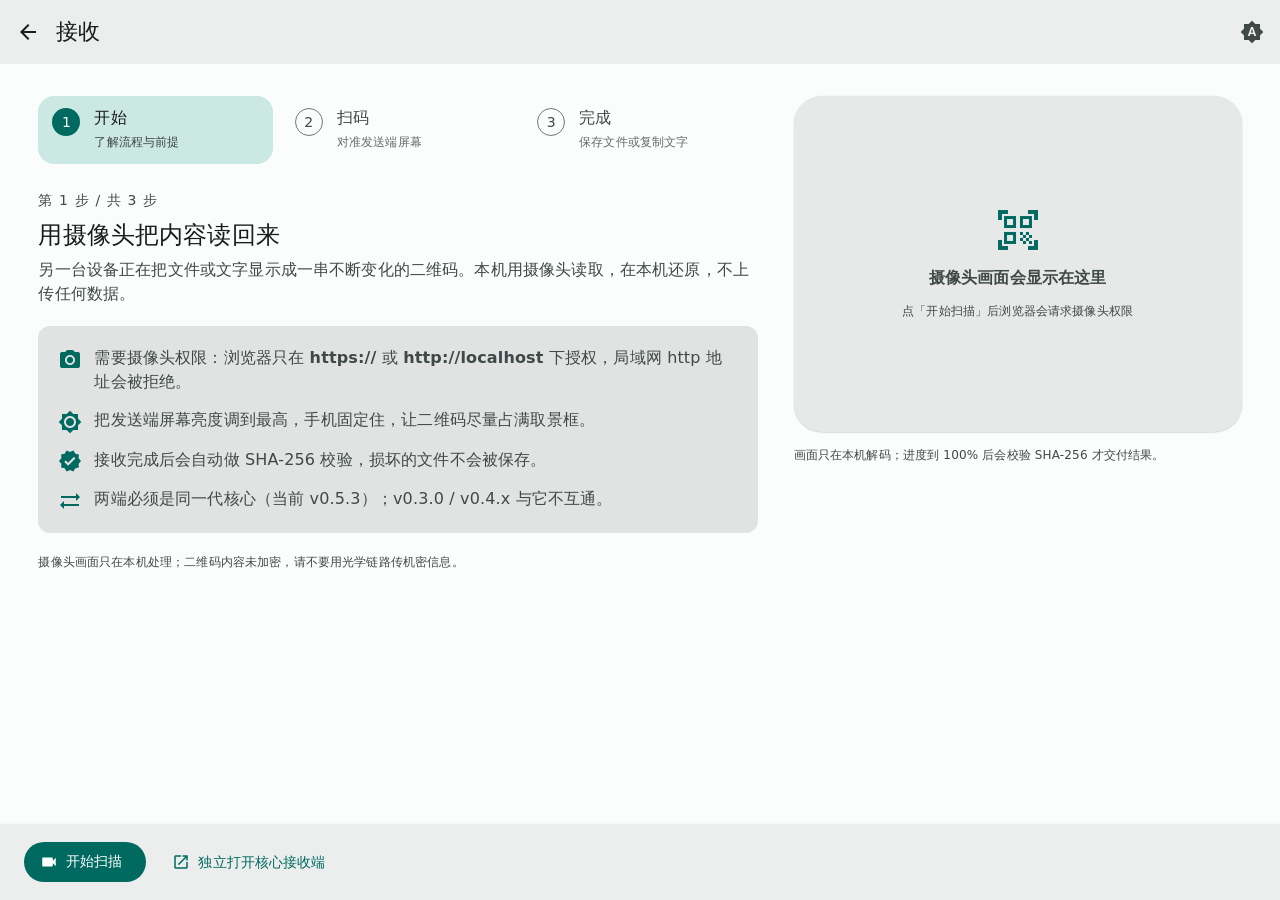
==== commit 6e02080f: "feat: 按第三轮反馈调整（步骤条、设置常显、参数联动、微信图片分享、PWA 名称） 1. 步骤条恢复初版样式（数字圆点 + 标题说明 + 选中胶囊），仅把电脑上三个 li 改成    横向排成一行" ====
--- a/receive.html
+++ b/receive.html
@@ -17,7 +17,7 @@
     <script src="./vendor/mdui/mdui.global.js"></script>
     <script src="./js/theme.js"></script>
   </head>
-  <body class="oft-page oft-receive">
+  <body class="oft-page oft-receive" data-flow-step="1">
     <mdui-top-app-bar class="app-bar">
       <mdui-button-icon id="back-home" icon="arrow_back" aria-label="返回首页"></mdui-button-icon>
       <mdui-top-app-bar-title>接收</mdui-top-app-bar-title>
@@ -82,10 +82,6 @@
               </span>
             </div>
 
-            <div class="step-actions">
-              <mdui-button id="start-scan" variant="filled" icon="videocam">开始扫描</mdui-button>
-              <mdui-button variant="text" icon="open_in_new" href="./core/receive.html" target="_blank" rel="noopener">独立打开核心接收端</mdui-button>
-            </div>
             <p class="oft-small oft-muted">摄像头画面只在本机处理；二维码内容未加密，请不要用光学链路传机密信息。</p>
           </section>
 
@@ -100,11 +96,6 @@
             <div class="step-note">
               <mdui-icon name="tips_and_updates" aria-hidden="true"></mdui-icon>
               <span>进度条纹丝不动时：把发送端的「每帧字节」降到 1000 左右、帧率降到 20–30，再试一次；距离 20–40 厘米通常最稳。</span>
-            </div>
-
-            <div class="step-actions">
-              <mdui-button id="retry-camera" variant="tonal" icon="refresh" hidden>重新启动摄像头</mdui-button>
-              <mdui-button id="back-step-1" variant="text" icon="arrow_back">返回说明</mdui-button>
             </div>
           </section>
 
@@ -121,13 +112,6 @@
               <div class="kv"><dt>大小</dt><dd id="result-size">—</dd></div>
               <div class="kv"><dt>校验</dt><dd id="result-checksum">—</dd></div>
             </dl>
-
-            <div class="step-actions">
-              <mdui-button id="save-file" variant="filled" icon="download" hidden>保存文件</mdui-button>
-              <mdui-button id="copy-text" variant="tonal" icon="content_copy" hidden>复制文字</mdui-button>
-              <mdui-button id="receive-again" variant="outlined" icon="restart_alt">再接收一个</mdui-button>
-              <mdui-button id="back-to-scan" variant="text" icon="arrow_back" hidden>重新扫描</mdui-button>
-            </div>
           </section>
         </div>
 
@@ -171,9 +155,29 @@
       </div>
     </main>
 
+    <!-- 三个步骤共用一条固定在页面底部的操作栏（MD3 BottomAppBar） -->
+    <mdui-bottom-app-bar class="actions-bar">
+      <div class="actions-inner">
+        <!-- 微信里收到图片后才出现，且始终排在最左边 -->
+        <mdui-button data-step="3" id="share-wechat" variant="tonal" icon="share" hidden>分享到微信</mdui-button>
+
+        <mdui-button data-step="1" id="start-scan" variant="filled" icon="videocam">开始扫描</mdui-button>
+        <mdui-button data-step="1" variant="text" icon="open_in_new" href="./core/receive.html" target="_blank" rel="noopener">独立打开核心接收端</mdui-button>
+
+        <mdui-button data-step="2" id="retry-camera" variant="tonal" icon="refresh" hidden>重新启动摄像头</mdui-button>
+        <mdui-button data-step="2" id="back-step-1" variant="text" icon="arrow_back">返回说明</mdui-button>
+
+        <mdui-button data-step="3" id="save-file" variant="filled" icon="download" hidden>保存文件</mdui-button>
+        <mdui-button data-step="3" id="copy-text" variant="tonal" icon="content_copy" hidden>复制文字</mdui-button>
+        <mdui-button data-step="3" id="receive-again" variant="outlined" icon="restart_alt">再接收一个</mdui-button>
+        <mdui-button data-step="3" id="back-to-scan" variant="text" icon="arrow_back" hidden>重新扫描</mdui-button>
+      </div>
+    </mdui-bottom-app-bar>
+
     <script src="./js/app.js"></script>
     <script src="./js/stepper.js"></script>
     <script src="./js/core-bridge.js"></script>
+    <script src="./js/wechat-share.js"></script>
     <script src="./js/flow-receive.js"></script>
   </body>
 </html>
--- a/css/app.css
+++ b/css/app.css
@@ -180,10 +180,11 @@
 }
 .flow-col { display: flex; flex-direction: column; gap: 1.5rem; min-width: 0; }
 
+/* 步骤条：保留初版样式（圆点 + 标题/说明 + 选中胶囊），电脑上三个 li 横向排开 */
 .stepper {
   display: flex;
-  flex-direction: column;
-  gap: .25rem;
+  flex-direction: row;
+  gap: .5rem;
   margin: 0;
   padding: 0;
   list-style: none;
@@ -192,7 +193,9 @@
   display: flex;
   align-items: flex-start;
   gap: .875rem;
-  padding: .5rem .75rem .5rem .5rem;
+  flex: 1 1 0;
+  min-width: 0;
+  padding: .625rem .875rem;
   border-radius: var(--mdui-shape-corner-large);
   color: rgb(var(--mdui-color-on-surface-variant));
   transition: background-color var(--mdui-motion-duration-short4) var(--mdui-motion-easing-standard),
@@ -259,6 +262,137 @@
 }
 .step-note mdui-icon { font-size: 1.125rem; flex: none; margin-top: .1rem; }
 
+/* ------------------------------------------- 底部操作栏（BottomAppBar） */
+/* 三个步骤的操作按钮共用一条固定在页面底部的 MD3 BottomAppBar，
+   由 stepper.js 在 <body> 上写的 data-flow-step 决定当前显示哪一组。 */
+mdui-bottom-app-bar.actions-bar {
+  height: auto;
+  min-height: 4.75rem;
+  padding: .625rem clamp(.75rem, 3vw, 1.5rem);
+  background-color: rgb(var(--mdui-color-surface-container));
+}
+.actions-inner {
+  display: flex;
+  flex-wrap: nowrap;
+  align-items: center;
+  gap: .625rem;
+  width: min(var(--oft-page-max), 100%);
+  margin-inline: auto;
+  overflow-x: auto;
+  scrollbar-width: none;
+}
+.actions-inner::-webkit-scrollbar { display: none; }
+.actions-inner > * { flex: 0 0 auto; }
+.actions-inner [data-step] { display: none; }
+body[data-flow-step="1"] .actions-inner [data-step="1"],
+body[data-flow-step="2"] .actions-inner [data-step="2"],
+body[data-flow-step="3"] .actions-inner [data-step="3"] { display: inline-block; }
+.actions-hint {
+  min-width: 0;
+  overflow: hidden;
+  text-overflow: ellipsis;
+  white-space: nowrap;
+}
+
+/* ------------------------------------------- 微信内置浏览器的分享引导 */
+/* 只在微信里显示的区块（发送页第 2 步：把接收页链接发给对方） */
+.wechat-share-block {
+  display: flex;
+  align-items: center;
+  flex-wrap: wrap;
+  gap: .625rem .875rem;
+  padding: .75rem .875rem;
+  border-radius: var(--mdui-shape-corner-large);
+  background-color: rgb(var(--mdui-color-secondary-container));
+  color: rgb(var(--mdui-color-on-secondary-container));
+}
+.wechat-share-block > mdui-icon { font-size: 1.25rem; flex: none; }
+.wechat-share-text { flex: 1 1 12rem; min-width: 0; font-size: var(--mdui-typescale-body-medium-size); }
+
+.share-guide {
+  position: fixed;
+  inset: 0;
+  z-index: 2600;
+  padding: 1rem;
+  display: flex;
+  align-items: flex-start;
+  justify-content: flex-end;
+  background-color: rgba(var(--mdui-color-scrim), .74);
+  overflow: auto;
+}
+.share-guide[hidden] { display: none !important; }
+.share-guide-pointer {
+  position: absolute;
+  top: .75rem;
+  right: 1rem;
+  display: grid;
+  place-items: center;
+  width: 3.25rem;
+  height: 3.25rem;
+  border-radius: var(--mdui-shape-corner-full);
+  background-color: rgb(var(--mdui-color-primary));
+  color: rgb(var(--mdui-color-on-primary));
+  font-size: 2rem;
+  box-shadow: var(--mdui-elevation-level3);
+  animation: oft-point-hint 1.4s var(--mdui-motion-easing-standard) infinite;
+}
+@keyframes oft-point-hint {
+  0%, 100% { transform: translate(0, 0) scale(1); }
+  50% { transform: translate(-.25rem, .25rem) scale(1.06); }
+}
+.share-guide-card {
+  margin-top: 4.5rem;
+  width: min(24rem, 100%);
+  padding: 1.25rem;
+  display: flex;
+  flex-direction: column;
+  gap: .625rem;
+  border-radius: var(--mdui-shape-corner-extra-large);
+  background-color: rgb(var(--mdui-color-surface-container-high));
+  box-shadow: var(--mdui-elevation-level3);
+}
+.share-guide-card:focus, .share-guide-card:focus-visible { outline: none; }
+.share-guide-card strong { font-size: var(--mdui-typescale-title-large-size); font-weight: 500; }
+.share-guide-card p { color: rgb(var(--mdui-color-on-surface-variant)); }
+.share-guide-actions { display: flex; flex-wrap: wrap; gap: .625rem; justify-content: flex-end; }
+
+/* 分享收到的图片：铺一张大图，长按图上的手指提示 */
+.share-guide--image { align-items: center; justify-content: center; }
+.share-guide-image-card { margin-top: 0; width: min(28rem, 100%); max-height: calc(100dvh - 2rem); }
+.share-guide-image-wrap {
+  position: relative;
+  display: grid;
+  place-items: center;
+  border-radius: var(--mdui-shape-corner-large);
+  background-color: rgb(var(--mdui-color-surface-container-highest));
+  overflow: hidden;
+}
+.share-guide-image {
+  display: block;
+  max-width: 100%;
+  max-height: min(62dvh, 32rem);
+  object-fit: contain;
+}
+.share-guide-touch {
+  position: absolute;
+  right: .75rem;
+  bottom: .75rem;
+  display: grid;
+  place-items: center;
+  width: 2.75rem;
+  height: 2.75rem;
+  border-radius: var(--mdui-shape-corner-full);
+  background-color: rgba(var(--mdui-color-inverse-surface), .82);
+  color: rgb(var(--mdui-color-inverse-on-surface));
+  font-size: 1.5rem;
+  animation: oft-press-hint 1.6s var(--mdui-motion-easing-standard) infinite;
+}
+@keyframes oft-press-hint {
+  0%, 100% { transform: scale(1); }
+  40% { transform: scale(.82); }
+  60% { transform: scale(1.05); }
+}
+
 /* 核心无法被同源驱动时（file:// 等）的说明 */
 .manual-note { display: none; }
 body.is-manual .manual-note { display: flex; }
@@ -270,12 +404,9 @@
   display: grid;
   grid-template-columns: repeat(auto-fit, minmax(9.5rem, 1fr));
   gap: .75rem 1rem;
-  margin-top: .75rem;
 }
 mdui-collapse-item::part(body) { padding-bottom: .5rem; }
-
-/* 键值行不要拉满整列，否则标签与取值离得太远 */
-#stream-specs, #result-meta { max-width: 34rem; }
+.settings-block .settings-grid { margin-top: .25rem; }
 
 /* 要点清单（接收端第 1 步） */
 .check-list {
@@ -408,6 +539,8 @@
   padding: .75rem;
   box-sizing: border-box;
 }
+/* 只有「扫码」这一步才显示接收页二维码，其余步骤一律隐藏 */
+.stage:not([data-view="link"]) .stage-linkqr { display: none !important; }
 
 .stage-empty {
   display: flex;
@@ -437,6 +570,8 @@
 }
 .stage-status[hidden] { display: none; }
 .stage-status .status-text { flex: 1 1 auto; min-width: 0; overflow: hidden; text-overflow: ellipsis; white-space: nowrap; }
+/* 状态条里的按钮要和文字/图标同色（mdui 默认给 standard 变体另一个颜色） */
+.stage-status mdui-button-icon { color: rgb(var(--mdui-color-inverse-on-surface)) !important; }
 
 /* 取景框装饰（接收页） */
 .stage-brackets { position: absolute; inset: 8%; pointer-events: none; display: none; }
@@ -514,7 +649,7 @@
 .more-head .more-title { font-size: var(--mdui-typescale-title-large-size); font-weight: 500; }
 .more-body { position: relative; display: flex; flex: 1 1 auto; min-height: 0; }
 .more-panels { flex: 1 1 auto; min-width: 0; overflow-y: auto; padding: 1.5rem 1.5rem 2rem 6.5rem; }
-.more-panel { display: none; flex-direction: column; gap: 1rem; max-width: 44rem; }
+.more-panel { display: none; flex-direction: column; gap: 1rem; }
 .more-panel.is-active { display: flex; }
 .more-panel:focus, .more-panel:focus-visible { outline: none; }
 .more-panel h2 { font-size: var(--mdui-typescale-title-large-size); font-weight: 500; }
@@ -531,6 +666,23 @@
 .fact strong { display: block; font-size: var(--mdui-typescale-title-medium-size); font-weight: 500; }
 .fact span { font-size: var(--mdui-typescale-body-small-size); color: rgb(var(--mdui-color-on-surface-variant)); }
 
+/* 传输设置（始终展开）：双排文字列表项做标题 + 参数网格 */
+.settings-block {
+  display: flex;
+  flex-direction: column;
+  gap: .5rem;
+  padding: .5rem .75rem 1rem;
+  border-radius: var(--mdui-shape-corner-large);
+  background-color: rgb(var(--mdui-color-surface-container-low));
+}
+.settings-block .section-list { margin-inline: -.5rem; }
+.settings-block > p { margin: .25rem .25rem 0; }
+
+/* 折叠面板的标题也用双排文字列表项，和设置区保持一致 */
+mdui-collapse-item::part(header) { padding: 0; }
+mdui-collapse-item mdui-list-item[slot="header"] { width: 100%; }
+
+/* 键值行按容器宽度铺满 */
 .kv-list { display: flex; flex-direction: column; gap: .5rem; }
 .kv {
   display: flex;
@@ -603,11 +755,28 @@
   .flow-grid { grid-template-columns: minmax(0, 1fr); }
   .stage-col { position: static; order: 2; }
   .flow-col { order: 1; }
-  .stepper { flex-direction: row; overflow-x: auto; gap: .5rem; padding-bottom: .25rem; }
-  .stepper li { flex: 0 0 auto; align-items: center; padding: .375rem .75rem; }
+  /* 窄屏：步骤条变成可横滑的胶囊 */
+  .stepper { gap: .375rem; overflow-x: auto; padding-bottom: .25rem; }
+  .stepper li {
+    flex: 0 0 auto;
+    align-items: center;
+    gap: .625rem;
+    padding: .375rem .875rem;
+    border-radius: var(--mdui-shape-corner-full);
+  }
+  .stepper li .step-dot { margin-top: 0; }
   .stepper li .step-text small { display: none; }
-  .stepper li .step-dot { margin-top: 0; }
-  /* 窄屏没有左侧导航栏的位置：所有小节改成顺序滚动 */
+  /* 窄屏没有左侧导航栏的位置：对话框铺满整屏，所有小节顺序滚动 */
+  /* mdui-dialog 的宿主默认有 3rem 内边距，窄屏要清掉才能真正铺满 */
+  mdui-dialog#more-dialog { padding: 0; }
+  mdui-dialog#more-dialog::part(panel) {
+    width: 100%;
+    max-width: 100%;
+    height: 100%;
+    max-height: 100%;
+    border-radius: 0;
+  }
+  .more-head { padding: .75rem .5rem .75rem 1.25rem; }
   .more-panels { padding: 1.25rem 1.25rem 2.5rem; }
   .more-panel { display: flex; max-width: none; }
   .more-panel + .more-panel {
@@ -616,7 +785,6 @@
     border-top: 1px solid rgb(var(--mdui-color-outline-variant));
   }
   mdui-navigation-rail#more-rail { display: none; }
-  mdui-dialog#more-dialog::part(panel) { width: 100%; height: 100%; max-width: 100%; }
   .page-main { padding-bottom: 2rem; }
 }
 
